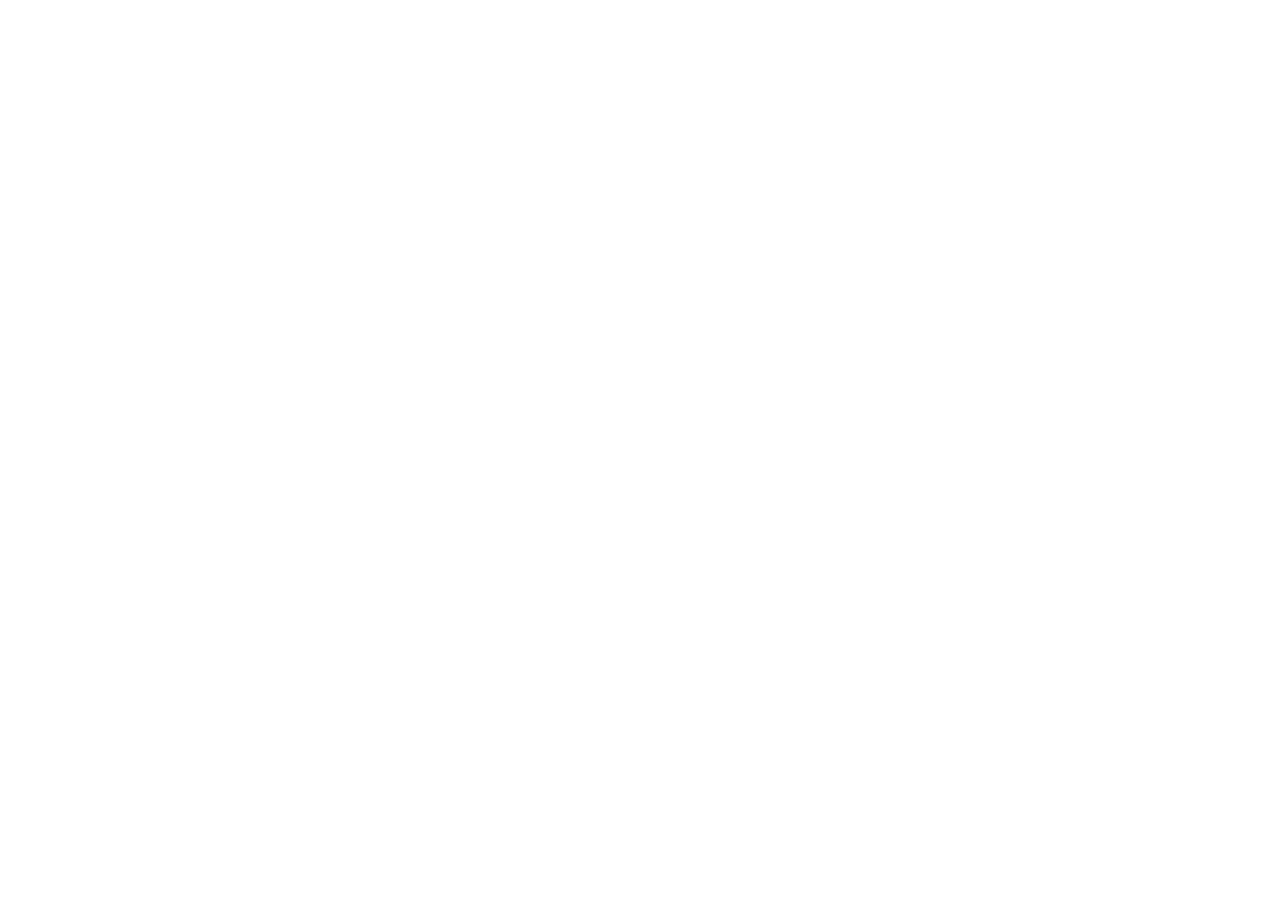
==== index.html @ 6c6bf06e "feat: Initialize Claude Co-work Mastery app Sets up the project structure, including necessary depen" ====
<!doctype html>
<html lang="en">
  <head>
    <meta charset="UTF-8" />
    <meta name="viewport" content="width=device-width, initial-scale=1.0" />
    <title>Claude Co-work Mastery — Nhân viên AI 24/7 của bạn</title>
    <link href="https://fonts.googleapis.com/css2?family=Syne:wght@400;600;700;800&family=Instrument+Serif:ital@0;1&family=Syne+Mono&display=swap" rel="stylesheet">
  </head>
  <body>
    <div id="root"></div>
    <script type="module" src="/src/main.tsx"></script>
  </body>
</html>
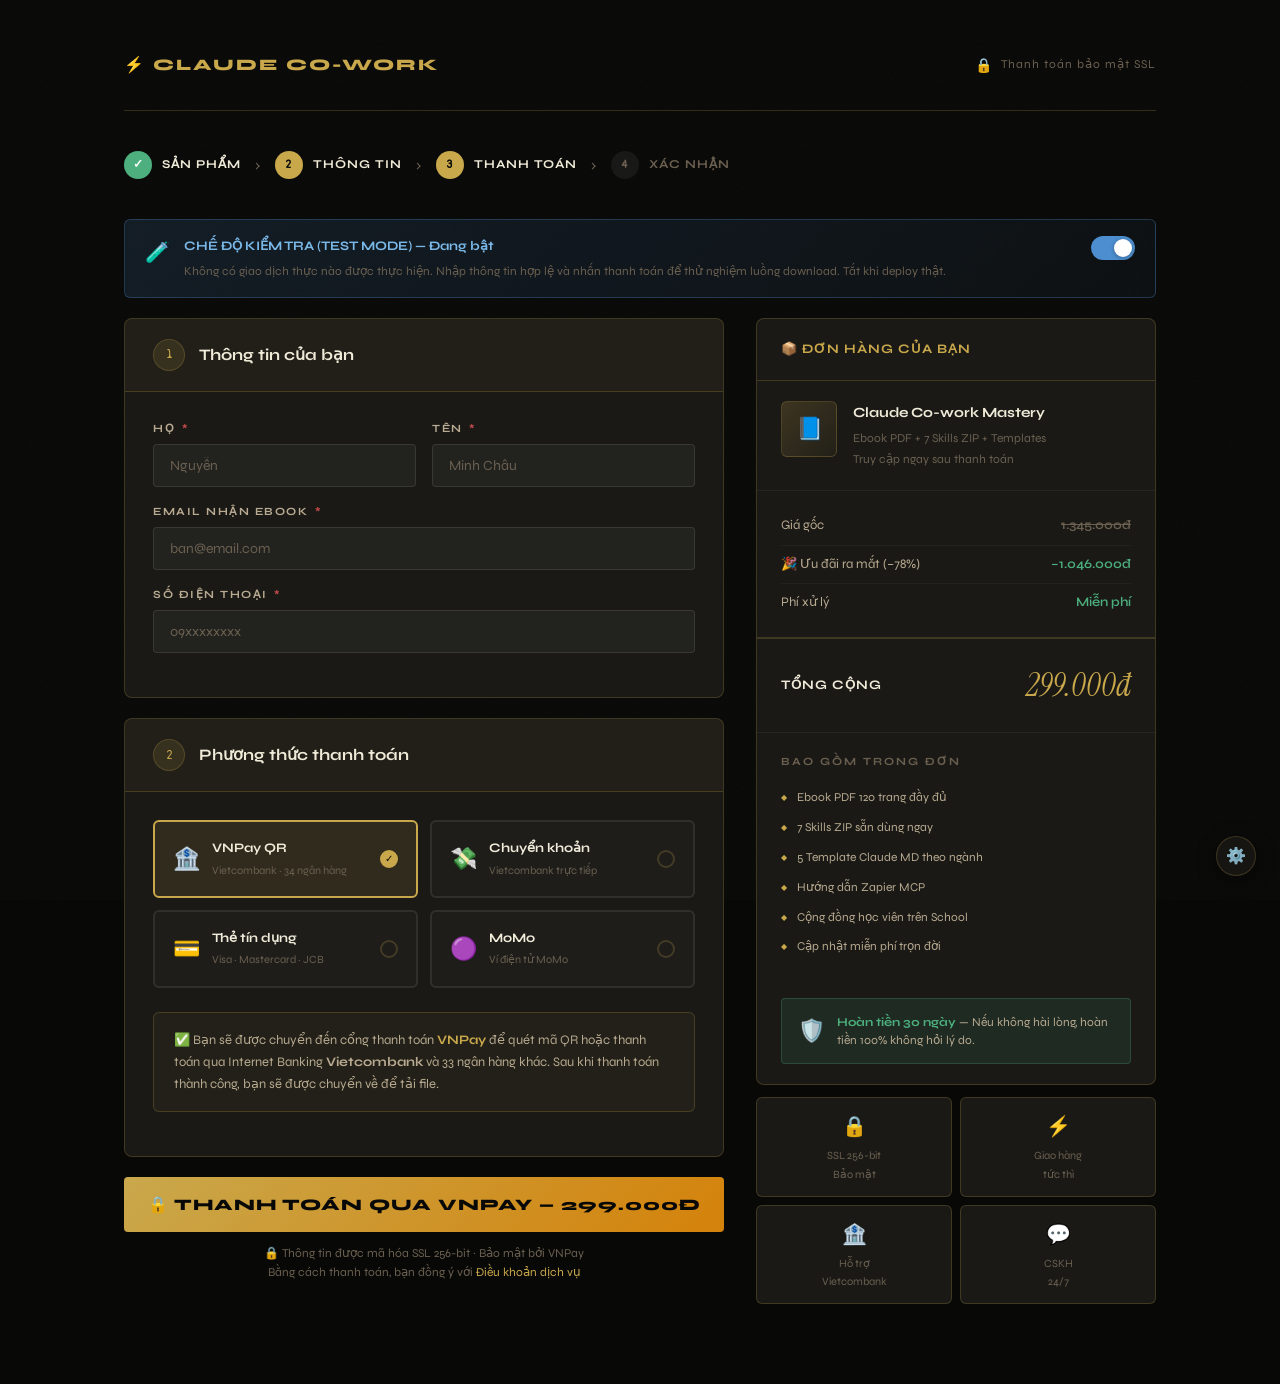
==== commit 75df86ce: "Add files via upload" ====
--- a/index.html
+++ b/index.html
@@ -1,14 +1,1404 @@
-<!doctype html>
-<html lang="en">
-  <head>
-    <meta charset="UTF-8" />
-    <meta name="viewport" content="width=device-width, initial-scale=1.0" />
-    <title>Claude Co-work Mastery — Nhân viên AI 24/7 của bạn</title>
-    <link href="https://fonts.googleapis.com/css2?family=Syne:wght@400;600;700;800&family=Instrument+Serif:ital@0;1&family=Syne+Mono&display=swap" rel="stylesheet">
-  </head>
-  <body>
-    <div id="root"></div>
-    <script type="module" src="/src/main.tsx"></script>
-  </body>
+<!DOCTYPE html>
+<html lang="vi">
+<head>
+<meta charset="UTF-8">
+<meta name="viewport" content="width=device-width, initial-scale=1.0">
+<title>Thanh toán — Claude Co-work Mastery</title>
+<link href="https://fonts.googleapis.com/css2?family=Syne:wght@400;600;700;800&family=Instrument+Serif:ital@0;1&family=Syne+Mono&display=swap" rel="stylesheet">
+<style>
+/* ═══════════════════════════════════════════
+   BIẾN MÀU & RESET
+═══════════════════════════════════════════ */
+:root {
+  --black:  #080807;
+  --black2: #0f0e0c;
+  --black3: #161512;
+  --card:   #1a1916;
+  --gold:   #c9a84c;
+  --gold2:  #e8c66a;
+  --gold-dim:    rgba(201,168,76,0.12);
+  --gold-border: rgba(201,168,76,0.22);
+  --amber:  #d4820a;
+  --red:    #c94c4c;
+  --green:  #4caf7d;
+  --green2: rgba(76,175,125,0.12);
+  --blue:   #4c8ecf;
+  --white:  #f0ead8;
+  --white2: #b8aa90;
+  --white3: #6b6050;
+}
+*, *::before, *::after { margin:0; padding:0; box-sizing:border-box; }
+html { scroll-behavior:smooth; }
+body {
+  background: var(--black);
+  color: var(--white);
+  font-family: 'Syne', sans-serif;
+  font-size:15px; line-height:1.65;
+  min-height:100vh;
+}
+body::after {
+  content:''; position:fixed; inset:0; pointer-events:none; z-index:0;
+  background-image: url("data:image/svg+xml,%3Csvg xmlns='http://www.w3.org/2000/svg' width='300' height='300'%3E%3Cfilter id='g'%3E%3CfeTurbulence type='fractalNoise' baseFrequency='0.75' numOctaves='4' stitchTiles='stitch'/%3E%3C/filter%3E%3Crect width='100%25' height='100%25' filter='url(%23g)' opacity='0.03'/%3E%3C/svg%3E");
+}
+
+/* ═══════════════════════════════════════════
+   LAYOUT CHÍNH
+═══════════════════════════════════════════ */
+.page-wrap {
+  max-width: 1080px;
+  margin: 0 auto;
+  padding: 32px 24px 80px;
+  position: relative; z-index:1;
+}
+
+/* HEADER */
+.site-header {
+  display:flex; align-items:center; justify-content:space-between;
+  padding:20px 0 32px;
+  border-bottom:1px solid var(--gold-border);
+  margin-bottom:40px;
+}
+.logo { font-size:16px; font-weight:800; letter-spacing:2px; color:var(--gold); text-transform:uppercase; }
+.secure-badge {
+  display:flex; align-items:center; gap:8px;
+  font-size:12px; color:var(--white3); letter-spacing:1px;
+}
+.secure-badge::before { content:'🔒'; font-size:14px; }
+
+/* BREADCRUMB */
+.breadcrumb {
+  display:flex; align-items:center; gap:0;
+  margin-bottom:40px;
+}
+.bc-step {
+  display:flex; align-items:center; gap:10px;
+  font-size:12px; font-weight:700; letter-spacing:1px; text-transform:uppercase;
+}
+.bc-num {
+  width:28px; height:28px; border-radius:50%;
+  display:flex; align-items:center; justify-content:center;
+  font-family:'Syne Mono',monospace; font-size:12px;
+}
+.bc-step.done .bc-num  { background:var(--green); color:#fff; }
+.bc-step.active .bc-num { background:var(--gold); color:var(--black); }
+.bc-step.pending .bc-num { background:rgba(255,255,255,0.06); color:var(--white3); }
+.bc-step.done .bc-label, .bc-step.active .bc-label { color:var(--white); }
+.bc-step.pending .bc-label { color:var(--white3); }
+.bc-arrow { padding:0 14px; color:var(--white3); font-size:14px; }
+
+/* MAIN GRID */
+.checkout-grid {
+  display:grid; grid-template-columns:1fr 400px; gap:32px; align-items:start;
+}
+@media(max-width:800px){
+  .checkout-grid { grid-template-columns:1fr; }
+}
+
+/* ═══ LEFT: FORM PANELS ═══ */
+.panel {
+  background:var(--card); border:1px solid var(--gold-border);
+  border-radius:8px; margin-bottom:20px; overflow:hidden;
+}
+.panel-head {
+  display:flex; align-items:center; gap:14px;
+  padding:20px 28px; border-bottom:1px solid var(--gold-border);
+  background:rgba(201,168,76,0.04);
+}
+.panel-num {
+  width:32px; height:32px; border-radius:50%;
+  background:var(--gold-dim); border:1px solid var(--gold-border);
+  display:flex; align-items:center; justify-content:center;
+  font-family:'Syne Mono',monospace; font-size:13px; color:var(--gold); flex-shrink:0;
+}
+.panel-title { font-size:16px; font-weight:700; }
+.panel-body { padding:28px; }
+
+/* FORM */
+.form-row { display:grid; grid-template-columns:1fr 1fr; gap:16px; margin-bottom:16px; }
+.form-row.full { grid-template-columns:1fr; }
+.form-group { display:flex; flex-direction:column; gap:6px; }
+.form-group label {
+  font-size:11px; font-weight:700; letter-spacing:1.5px; text-transform:uppercase;
+  color:var(--white2);
+}
+.form-group label .req { color:var(--red); margin-left:2px; }
+.form-input {
+  background:rgba(255,255,255,0.04); border:1px solid rgba(255,255,255,0.1);
+  border-radius:4px; padding:12px 16px;
+  font-family:'Syne',sans-serif; font-size:14px; color:var(--white);
+  transition:all 0.2s; outline:none;
+  width:100%;
+}
+.form-input:focus { border-color:var(--gold); background:rgba(201,168,76,0.04); box-shadow:0 0 0 3px rgba(201,168,76,0.1); }
+.form-input.error { border-color:var(--red); background:rgba(201,76,76,0.04); }
+.form-input.valid { border-color:var(--green); }
+.form-input::placeholder { color:var(--white3); }
+.field-error { font-size:12px; color:var(--red); margin-top:2px; display:none; }
+.field-error.show { display:block; }
+
+/* PAYMENT METHODS */
+.pay-methods {
+  display:grid; grid-template-columns:1fr 1fr; gap:12px; margin-bottom:24px;
+}
+.pay-method {
+  border:2px solid rgba(255,255,255,0.08); border-radius:6px;
+  padding:16px 18px; cursor:pointer;
+  display:flex; align-items:center; gap:12px;
+  transition:all 0.2s; position:relative;
+  background:rgba(255,255,255,0.02);
+}
+.pay-method:hover { border-color:var(--gold-border); }
+.pay-method.selected { border-color:var(--gold); background:var(--gold-dim); }
+.pay-method input[type=radio] { display:none; }
+.pay-logo { font-size:22px; flex-shrink:0; }
+.pay-info { flex:1; }
+.pay-name { font-size:13px; font-weight:700; }
+.pay-sub  { font-size:11px; color:var(--white3); margin-top:2px; }
+.pay-check {
+  width:18px; height:18px; border-radius:50%;
+  border:2px solid var(--gold-border);
+  display:flex; align-items:center; justify-content:center;
+  font-size:10px; flex-shrink:0; transition:all 0.2s;
+}
+.pay-method.selected .pay-check { background:var(--gold); border-color:var(--gold); color:var(--black); }
+
+/* CARD FIELDS */
+.card-fields { display:none; }
+.card-fields.show { display:block; }
+.card-num-wrap { position:relative; }
+.card-num-icons {
+  position:absolute; right:12px; top:50%; transform:translateY(-50%);
+  display:flex; gap:4px; font-size:18px;
+}
+
+/* QR SECTION */
+.qr-section { display:none; }
+.qr-section.show {
+  display:flex; align-items:flex-start; gap:24px;
+  background:rgba(255,255,255,0.02); border:1px solid var(--gold-border);
+  border-radius:6px; padding:24px; margin-top:8px;
+}
+.qr-box {
+  width:160px; height:160px; flex-shrink:0;
+  background:#fff; border-radius:8px; padding:8px;
+  display:flex; align-items:center; justify-content:center;
+  position:relative;
+}
+.qr-box svg { width:100%; height:100%; }
+.qr-info h4 { font-size:15px; font-weight:700; color:var(--gold); margin-bottom:8px; }
+.qr-info p  { font-size:13px; color:var(--white2); line-height:1.7; margin-bottom:6px; }
+.qr-amount {
+  font-family:'Instrument Serif',serif;
+  font-size:28px; font-style:italic; color:var(--gold); display:block; margin:8px 0;
+}
+.qr-note { font-size:12px; color:var(--white3); padding:8px 12px; background:rgba(201,168,76,0.06); border-radius:4px; }
+
+/* TEST MODE BANNER */
+.test-mode-banner {
+  background:linear-gradient(135deg,rgba(76,142,207,0.15),rgba(76,142,207,0.05));
+  border:1px solid rgba(76,142,207,0.3); border-radius:6px;
+  padding:16px 20px; margin-bottom:20px;
+  display:flex; align-items:flex-start; gap:14px;
+}
+.test-icon { font-size:20px; flex-shrink:0; }
+.test-text strong { font-size:13px; color:#7ab8e8; display:block; margin-bottom:4px; }
+.test-text p { font-size:12px; color:var(--white3); line-height:1.6; }
+.test-toggle-wrap {
+  margin-left:auto; flex-shrink:0;
+}
+.test-toggle {
+  position:relative; width:44px; height:24px; cursor:pointer;
+}
+.test-toggle input { display:none; }
+.toggle-track {
+  position:absolute; inset:0; border-radius:12px;
+  background:rgba(255,255,255,0.1); transition:background 0.3s;
+}
+.test-toggle input:checked + .toggle-track { background:var(--blue); }
+.toggle-thumb {
+  position:absolute; top:3px; left:3px;
+  width:18px; height:18px; border-radius:50%;
+  background:#fff; transition:transform 0.3s;
+  box-shadow:0 1px 4px rgba(0,0,0,0.3);
+}
+.test-toggle input:checked ~ .toggle-thumb { transform:translateX(20px); }
+
+/* SUBMIT BUTTON */
+.submit-btn {
+  width:100%; padding:18px;
+  background:linear-gradient(135deg,var(--gold),var(--amber));
+  color:var(--black); border:none; border-radius:4px;
+  font-family:'Syne',sans-serif; font-size:16px; font-weight:800;
+  letter-spacing:1px; text-transform:uppercase;
+  cursor:pointer; transition:all 0.3s;
+  position:relative; overflow:hidden;
+  display:flex; align-items:center; justify-content:center; gap:10px;
+  margin-top:8px;
+}
+.submit-btn:hover { transform:translateY(-2px); box-shadow:0 8px 30px rgba(201,168,76,0.3); }
+.submit-btn:disabled { opacity:0.5; cursor:not-allowed; transform:none; }
+.submit-btn .btn-spinner {
+  width:18px; height:18px; border:2px solid rgba(0,0,0,0.3);
+  border-top-color:var(--black); border-radius:50%;
+  animation:spin 0.7s linear infinite; display:none;
+}
+.submit-btn.loading .btn-text { display:none; }
+.submit-btn.loading .btn-spinner { display:block; }
+@keyframes spin { to{transform:rotate(360deg)} }
+
+.pay-disclaimer {
+  text-align:center; font-size:12px; color:var(--white3);
+  margin-top:12px; line-height:1.6;
+}
+
+/* ═══ RIGHT: ORDER SUMMARY ═══ */
+.order-summary { position:sticky; top:24px; }
+.summary-box {
+  background:var(--card); border:1px solid var(--gold-border);
+  border-radius:8px; overflow:hidden;
+}
+.summary-head {
+  padding:20px 24px; border-bottom:1px solid var(--gold-border);
+  font-size:13px; font-weight:700; letter-spacing:1px; text-transform:uppercase;
+  color:var(--gold);
+}
+.product-row {
+  display:flex; gap:16px; align-items:flex-start;
+  padding:20px 24px; border-bottom:1px solid rgba(255,255,255,0.05);
+}
+.product-thumb {
+  width:56px; height:56px; border-radius:6px; flex-shrink:0;
+  background:linear-gradient(135deg,rgba(201,168,76,0.2),rgba(201,168,76,0.05));
+  border:1px solid var(--gold-border);
+  display:flex; align-items:center; justify-content:center; font-size:22px;
+}
+.product-info .p-name { font-size:14px; font-weight:700; margin-bottom:4px; }
+.product-info .p-desc { font-size:12px; color:var(--white3); }
+.product-info .p-qty  { font-size:12px; color:var(--white3); margin-top:2px; }
+
+.summary-lines { padding:16px 24px; }
+.s-line {
+  display:flex; justify-content:space-between; align-items:center;
+  padding:8px 0; font-size:13px; border-bottom:1px solid rgba(255,255,255,0.04);
+}
+.s-line:last-child { border:none; }
+.s-line .s-label { color:var(--white2); }
+.s-line .s-val   { font-weight:600; }
+.s-line.strike .s-val { text-decoration:line-through; color:var(--white3); }
+.s-line.discount .s-val { color:var(--green); }
+.total-line {
+  display:flex; justify-content:space-between; align-items:center;
+  padding:20px 24px; border-top:2px solid var(--gold-border);
+  margin:0;
+}
+.total-label { font-size:13px; font-weight:700; text-transform:uppercase; letter-spacing:1px; }
+.total-val {
+  font-family:'Instrument Serif',serif;
+  font-size:32px; font-style:italic; color:var(--gold);
+}
+
+.includes-box { padding:20px 24px; border-top:1px solid rgba(255,255,255,0.05); }
+.includes-title {
+  font-size:11px; font-weight:700; letter-spacing:2px; text-transform:uppercase;
+  color:var(--white3); margin-bottom:12px;
+}
+.include-item {
+  display:flex; align-items:flex-start; gap:10px;
+  font-size:12px; color:var(--white2); padding:5px 0;
+}
+.include-item::before { content:'◆'; color:var(--gold); font-size:8px; flex-shrink:0; margin-top:3px; }
+
+.guarantee-mini {
+  margin:16px 24px 20px; padding:14px 16px;
+  background:var(--green2); border:1px solid rgba(76,175,125,0.25);
+  border-radius:4px; display:flex; align-items:center; gap:12px;
+}
+.guarantee-mini span { font-size:22px; flex-shrink:0; }
+.guarantee-mini p { font-size:12px; color:var(--white2); line-height:1.5; }
+.guarantee-mini strong { color:var(--green); }
+
+/* ═══ SUCCESS MODAL ═══ */
+.modal-overlay {
+  position:fixed; inset:0; z-index:1000;
+  background:rgba(0,0,0,0.85); backdrop-filter:blur(8px);
+  display:flex; align-items:center; justify-content:center;
+  padding:24px; opacity:0; pointer-events:none;
+  transition:opacity 0.4s;
+}
+.modal-overlay.show { opacity:1; pointer-events:all; }
+.modal {
+  background:var(--card); border:1px solid var(--gold);
+  border-radius:12px; padding:56px 48px;
+  max-width:540px; width:100%; text-align:center;
+  transform:translateY(24px) scale(0.97); transition:transform 0.4s;
+  position:relative;
+}
+.modal-overlay.show .modal { transform:none; }
+.modal-icon { font-size:72px; margin-bottom:24px; animation:popIn 0.5s 0.2s both; display:block; }
+@keyframes popIn {
+  0%{transform:scale(0)} 70%{transform:scale(1.15)} 100%{transform:scale(1)}
+}
+.modal-title {
+  font-family:'Instrument Serif',serif;
+  font-size:36px; font-style:italic; color:var(--gold);
+  margin-bottom:12px; line-height:1.2;
+}
+.modal-sub { font-size:15px; color:var(--white2); line-height:1.7; margin-bottom:32px; }
+.modal-order-id {
+  font-family:'Syne Mono',monospace; font-size:12px;
+  color:var(--white3); background:rgba(255,255,255,0.04);
+  padding:8px 16px; border-radius:4px; display:inline-block;
+  margin-bottom:32px;
+}
+
+.download-btn {
+  display:inline-flex; align-items:center; gap:12px;
+  background:linear-gradient(135deg,var(--gold),var(--amber));
+  color:var(--black); text-decoration:none;
+  padding:18px 48px; border-radius:4px;
+  font-family:'Syne',sans-serif; font-size:15px; font-weight:800;
+  letter-spacing:1px; text-transform:uppercase;
+  transition:all 0.3s; cursor:pointer; border:none;
+  width:100%; justify-content:center; margin-bottom:12px;
+}
+.download-btn:hover { transform:translateY(-2px); box-shadow:0 8px 30px rgba(201,168,76,0.3); }
+
+.email-notice {
+  font-size:12px; color:var(--white3); margin-top:16px; line-height:1.6;
+}
+.email-notice strong { color:var(--white2); }
+
+.modal-security {
+  display:flex; gap:20px; justify-content:center; flex-wrap:wrap;
+  margin-top:24px; padding-top:20px; border-top:1px solid rgba(255,255,255,0.06);
+}
+.modal-security span { font-size:11px; color:var(--white3); }
+
+/* CONFIG PANEL (admin-only) */
+.config-panel {
+  position:fixed; bottom:24px; right:24px; z-index:500;
+}
+.config-toggle {
+  width:40px; height:40px; border-radius:50%;
+  background:var(--black3); border:1px solid var(--gold-border);
+  display:flex; align-items:center; justify-content:center;
+  cursor:pointer; font-size:16px; transition:all 0.2s;
+  box-shadow:0 4px 20px rgba(0,0,0,0.4);
+}
+.config-toggle:hover { border-color:var(--gold); }
+.config-box {
+  position:absolute; bottom:52px; right:0;
+  width:340px; background:var(--black2);
+  border:1px solid var(--gold-border); border-radius:8px;
+  padding:24px; display:none; box-shadow:0 20px 60px rgba(0,0,0,0.6);
+}
+.config-box.open { display:block; }
+.config-title {
+  font-size:12px; font-weight:700; letter-spacing:2px; text-transform:uppercase;
+  color:var(--gold); margin-bottom:16px;
+  display:flex; align-items:center; gap:8px;
+}
+.config-title::before { content:'⚙️'; }
+.config-group { margin-bottom:14px; }
+.config-group label {
+  font-size:11px; color:var(--white3); letter-spacing:1px; display:block; margin-bottom:5px;
+}
+.config-input {
+  width:100%; background:rgba(255,255,255,0.04);
+  border:1px solid rgba(255,255,255,0.1); border-radius:4px;
+  padding:9px 12px; font-family:'Syne Mono',monospace;
+  font-size:12px; color:var(--white); outline:none;
+  transition:border 0.2s;
+}
+.config-input:focus { border-color:var(--gold); }
+.config-save {
+  width:100%; padding:10px; border-radius:4px;
+  background:var(--gold-dim); border:1px solid var(--gold-border);
+  color:var(--gold); font-family:'Syne',sans-serif;
+  font-size:12px; font-weight:700; letter-spacing:1px; text-transform:uppercase;
+  cursor:pointer; transition:all 0.2s; margin-top:4px;
+}
+.config-save:hover { background:var(--gold-dim); border-color:var(--gold); }
+.config-status {
+  font-size:11px; text-align:center; margin-top:8px;
+  color:var(--green); display:none;
+}
+.config-status.show { display:block; }
+.config-note {
+  font-size:11px; color:var(--white3); line-height:1.6;
+  padding:10px 12px; background:rgba(255,255,255,0.02);
+  border-radius:4px; margin-top:12px; border-left:2px solid var(--gold-border);
+}
+
+/* LOADING OVERLAY */
+.pay-loading {
+  position:fixed; inset:0; z-index:900;
+  background:rgba(8,8,7,0.95); display:none;
+  flex-direction:column; align-items:center; justify-content:center; gap:20px;
+}
+.pay-loading.show { display:flex; }
+.pay-spinner {
+  width:56px; height:56px; border:3px solid rgba(201,168,76,0.2);
+  border-top-color:var(--gold); border-radius:50%;
+  animation:spin 0.8s linear infinite;
+}
+.pay-loading-text { font-size:15px; color:var(--white2); }
+.pay-loading-sub  { font-size:12px; color:var(--white3); }
+
+/* VNPAY REDIRECT INFO */
+.redirect-info {
+  background:rgba(76,142,207,0.08); border:1px solid rgba(76,142,207,0.2);
+  border-radius:6px; padding:16px 20px; margin-top:16px; display:none;
+}
+.redirect-info.show { display:block; }
+.redirect-info p { font-size:13px; color:var(--white2); line-height:1.65; }
+.redirect-info strong { color:#7ab8e8; }
+
+/* UTILS */
+.mt8{margin-top:8px} .mt16{margin-top:16px} .mt24{margin-top:24px}
+.flex-center{display:flex;align-items:center;gap:8px}
+.text-gold{color:var(--gold)}
+.text-small{font-size:12px;color:var(--white3)}
+</style>
+</head>
+<body>
+
+<!-- LOADING OVERLAY -->
+<div class="pay-loading" id="payLoading">
+  <div class="pay-spinner"></div>
+  <div class="pay-loading-text" id="loadingText">Đang xử lý thanh toán...</div>
+  <div class="pay-loading-sub" id="loadingSubText">Vui lòng không tắt trang này</div>
+</div>
+
+<!-- SUCCESS MODAL -->
+<div class="modal-overlay" id="successModal">
+  <div class="modal">
+    <span class="modal-icon">🎉</span>
+    <h2 class="modal-title">Thanh toán thành công!</h2>
+    <p class="modal-sub">Cảm ơn bạn đã tin tưởng. Ebook <strong>Claude Co-work Mastery</strong> đã sẵn sàng để tải về.</p>
+    <div class="modal-order-id" id="modalOrderId">Mã đơn: #CCW-000000</div>
+
+    <a class="download-btn" id="downloadBtn" href="#" download>
+      ⬇️ &nbsp; Tải Ebook PDF ngay
+    </a>
+    <button class="download-btn" id="downloadBonusBtn" style="background:rgba(201,168,76,0.1);border:1px solid var(--gold-border);color:var(--gold);margin-bottom:0">
+      🧩 &nbsp; Tải 7 Skills (ZIP)
+    </button>
+
+    <p class="email-notice">
+      📧 Chúng tôi đã gửi link tải về email <strong id="modalEmail">bạn@email.com</strong><br>
+      Link có hiệu lực trong <strong>72 giờ</strong> và có thể tải tối đa <strong>5 lần</strong>.
+    </p>
+
+    <div class="modal-security">
+      <span>🔒 Giao dịch an toàn</span>
+      <span>📱 Truy cập trọn đời</span>
+      <span>♾ Cập nhật miễn phí</span>
+    </div>
+  </div>
+</div>
+
+<!-- MAIN PAGE -->
+<div class="page-wrap">
+
+  <!-- HEADER -->
+  <header class="site-header">
+    <div class="logo">⚡ Claude Co-work</div>
+    <div class="secure-badge">Thanh toán bảo mật SSL</div>
+  </header>
+
+  <!-- BREADCRUMB -->
+  <div class="breadcrumb">
+    <div class="bc-step done">
+      <div class="bc-num">✓</div>
+      <div class="bc-label">Sản phẩm</div>
+    </div>
+    <div class="bc-arrow">›</div>
+    <div class="bc-step active">
+      <div class="bc-num">2</div>
+      <div class="bc-label">Thông tin</div>
+    </div>
+    <div class="bc-arrow">›</div>
+    <div class="bc-step active">
+      <div class="bc-num">3</div>
+      <div class="bc-label">Thanh toán</div>
+    </div>
+    <div class="bc-arrow">›</div>
+    <div class="bc-step pending" id="bc-confirm">
+      <div class="bc-num">4</div>
+      <div class="bc-label">Xác nhận</div>
+    </div>
+  </div>
+
+  <!-- TEST MODE BANNER -->
+  <div class="test-mode-banner" id="testBanner">
+    <div class="test-icon">🧪</div>
+    <div class="test-text">
+      <strong>CHẾ ĐỘ KIỂM TRA (TEST MODE) — Đang bật</strong>
+      <p>Không có giao dịch thực nào được thực hiện. Nhập thông tin hợp lệ và nhấn thanh toán để thử nghiệm luồng download. Tắt khi deploy thật.</p>
+    </div>
+    <label class="test-toggle test-toggle-wrap" title="Bật/tắt Test Mode">
+      <input type="checkbox" id="testModeSwitch" checked onchange="toggleTestMode(this.checked)">
+      <div class="toggle-track"></div>
+      <div class="toggle-thumb"></div>
+    </label>
+  </div>
+
+  <!-- MAIN GRID -->
+  <div class="checkout-grid">
+
+    <!-- ══ LEFT COLUMN ══ -->
+    <div class="left-col">
+
+      <!-- PANEL 1: THÔNG TIN CÁ NHÂN -->
+      <div class="panel">
+        <div class="panel-head">
+          <div class="panel-num">1</div>
+          <div class="panel-title">Thông tin của bạn</div>
+        </div>
+        <div class="panel-body">
+          <div class="form-row">
+            <div class="form-group">
+              <label>Họ <span class="req">*</span></label>
+              <input class="form-input" id="firstName" type="text" placeholder="Nguyễn" autocomplete="given-name">
+              <span class="field-error" id="err-firstName">Vui lòng nhập họ</span>
+            </div>
+            <div class="form-group">
+              <label>Tên <span class="req">*</span></label>
+              <input class="form-input" id="lastName" type="text" placeholder="Minh Châu" autocomplete="family-name">
+              <span class="field-error" id="err-lastName">Vui lòng nhập tên</span>
+            </div>
+          </div>
+          <div class="form-row full">
+            <div class="form-group">
+              <label>Email nhận Ebook <span class="req">*</span></label>
+              <input class="form-input" id="email" type="email" placeholder="ban@email.com" autocomplete="email">
+              <span class="field-error" id="err-email">Email không hợp lệ</span>
+            </div>
+          </div>
+          <div class="form-row full">
+            <div class="form-group">
+              <label>Số điện thoại <span class="req">*</span></label>
+              <input class="form-input" id="phone" type="tel" placeholder="09xxxxxxxx" autocomplete="tel">
+              <span class="field-error" id="err-phone">Số điện thoại không hợp lệ</span>
+            </div>
+          </div>
+        </div>
+      </div>
+
+      <!-- PANEL 2: PHƯƠNG THỨC THANH TOÁN -->
+      <div class="panel">
+        <div class="panel-head">
+          <div class="panel-num">2</div>
+          <div class="panel-title">Phương thức thanh toán</div>
+        </div>
+        <div class="panel-body">
+
+          <div class="pay-methods">
+            <!-- VNPay QR -->
+            <label class="pay-method selected" id="method-vnpay" onclick="selectMethod('vnpay')">
+              <input type="radio" name="paymethod" value="vnpay" checked>
+              <div class="pay-logo">🏦</div>
+              <div class="pay-info">
+                <div class="pay-name">VNPay QR</div>
+                <div class="pay-sub">Vietcombank · 34 ngân hàng</div>
+              </div>
+              <div class="pay-check">✓</div>
+            </label>
+
+            <!-- Chuyển khoản trực tiếp -->
+            <label class="pay-method" id="method-transfer" onclick="selectMethod('transfer')">
+              <input type="radio" name="paymethod" value="transfer">
+              <div class="pay-logo">💸</div>
+              <div class="pay-info">
+                <div class="pay-name">Chuyển khoản</div>
+                <div class="pay-sub">Vietcombank trực tiếp</div>
+              </div>
+              <div class="pay-check"></div>
+            </label>
+
+            <!-- Thẻ quốc tế -->
+            <label class="pay-method" id="method-card" onclick="selectMethod('card')">
+              <input type="radio" name="paymethod" value="card">
+              <div class="pay-logo">💳</div>
+              <div class="pay-info">
+                <div class="pay-name">Thẻ tín dụng</div>
+                <div class="pay-sub">Visa · Mastercard · JCB</div>
+              </div>
+              <div class="pay-check"></div>
+            </label>
+
+            <!-- Momo -->
+            <label class="pay-method" id="method-momo" onclick="selectMethod('momo')">
+              <input type="radio" name="paymethod" value="momo">
+              <div class="pay-logo">🟣</div>
+              <div class="pay-info">
+                <div class="pay-name">MoMo</div>
+                <div class="pay-sub">Ví điện tử MoMo</div>
+              </div>
+              <div class="pay-check"></div>
+            </label>
+          </div>
+
+          <!-- VNPAY INFO -->
+          <div id="vnpay-info">
+            <div style="background:rgba(201,168,76,0.05);border:1px solid var(--gold-border);border-radius:6px;padding:16px 20px;margin-bottom:16px">
+              <p style="font-size:13px;color:var(--white2);line-height:1.7">
+                ✅ Bạn sẽ được chuyển đến cổng thanh toán <strong style="color:var(--gold)">VNPay</strong> để quét mã QR hoặc thanh toán qua Internet Banking <strong>Vietcombank</strong> và 33 ngân hàng khác. Sau khi thanh toán thành công, bạn sẽ được chuyển về để tải file.
+              </p>
+            </div>
+            <div class="redirect-info" id="vnpayRedirectInfo">
+              <p>⏳ Đang tạo đơn hàng và chuyển đến VNPay... <strong>Vui lòng không tắt trang</strong></p>
+            </div>
+          </div>
+
+          <!-- TRANSFER QR -->
+          <div class="qr-section" id="transfer-section">
+            <div class="qr-box" id="qrCodeBox">
+              <!-- QR SVG will be generated here -->
+              <svg viewBox="0 0 100 100" xmlns="http://www.w3.org/2000/svg">
+                <rect width="100" height="100" fill="white"/>
+                <!-- QR pattern (simplified visual) -->
+                <g fill="#000">
+                  <!-- Top-left finder -->
+                  <rect x="5" y="5" width="25" height="25"/>
+                  <rect x="9" y="9" width="17" height="17" fill="white"/>
+                  <rect x="13" y="13" width="9" height="9"/>
+                  <!-- Top-right finder -->
+                  <rect x="70" y="5" width="25" height="25"/>
+                  <rect x="74" y="9" width="17" height="17" fill="white"/>
+                  <rect x="78" y="13" width="9" height="9"/>
+                  <!-- Bottom-left finder -->
+                  <rect x="5" y="70" width="25" height="25"/>
+                  <rect x="9" y="74" width="17" height="17" fill="white"/>
+                  <rect x="13" y="78" width="9" height="9"/>
+                  <!-- Data dots -->
+                  <rect x="35" y="5"  width="4" height="4"/>
+                  <rect x="43" y="5"  width="4" height="4"/>
+                  <rect x="51" y="5"  width="4" height="4"/>
+                  <rect x="59" y="5"  width="4" height="4"/>
+                  <rect x="35" y="13" width="4" height="4"/>
+                  <rect x="51" y="13" width="4" height="4"/>
+                  <rect x="35" y="21" width="4" height="4"/>
+                  <rect x="43" y="21" width="4" height="4"/>
+                  <rect x="59" y="21" width="4" height="4"/>
+                  <rect x="35" y="35" width="4" height="4"/>
+                  <rect x="43" y="35" width="4" height="4"/>
+                  <rect x="51" y="35" width="4" height="4"/>
+                  <rect x="35" y="43" width="4" height="4"/>
+                  <rect x="59" y="43" width="4" height="4"/>
+                  <rect x="5"  y="35" width="4" height="4"/>
+                  <rect x="13" y="35" width="4" height="4"/>
+                  <rect x="21" y="35" width="4" height="4"/>
+                  <rect x="21" y="43" width="4" height="4"/>
+                  <rect x="5"  y="51" width="4" height="4"/>
+                  <rect x="13" y="51" width="4" height="4"/>
+                  <rect x="5"  y="59" width="4" height="4"/>
+                  <rect x="21" y="59" width="4" height="4"/>
+                  <rect x="35" y="51" width="4" height="4"/>
+                  <rect x="43" y="51" width="4" height="4"/>
+                  <rect x="51" y="51" width="4" height="4"/>
+                  <rect x="59" y="51" width="4" height="4"/>
+                  <rect x="67" y="51" width="4" height="4"/>
+                  <rect x="35" y="59" width="4" height="4"/>
+                  <rect x="51" y="59" width="4" height="4"/>
+                  <rect x="67" y="59" width="4" height="4"/>
+                  <rect x="75" y="35" width="4" height="4"/>
+                  <rect x="83" y="35" width="4" height="4"/>
+                  <rect x="91" y="35" width="4" height="4"/>
+                  <rect x="75" y="43" width="4" height="4"/>
+                  <rect x="91" y="43" width="4" height="4"/>
+                  <rect x="67" y="35" width="4" height="4"/>
+                  <rect x="43" y="67" width="4" height="4"/>
+                  <rect x="51" y="67" width="4" height="4"/>
+                  <rect x="59" y="67" width="4" height="4"/>
+                  <rect x="67" y="67" width="4" height="4"/>
+                  <rect x="75" y="67" width="4" height="4"/>
+                  <rect x="83" y="67" width="4" height="4"/>
+                  <rect x="91" y="67" width="4" height="4"/>
+                  <rect x="43" y="75" width="4" height="4"/>
+                  <rect x="59" y="75" width="4" height="4"/>
+                  <rect x="75" y="75" width="4" height="4"/>
+                  <rect x="83" y="75" width="4" height="4"/>
+                  <rect x="43" y="83" width="4" height="4"/>
+                  <rect x="51" y="83" width="4" height="4"/>
+                  <rect x="67" y="83" width="4" height="4"/>
+                  <rect x="83" y="83" width="4" height="4"/>
+                  <rect x="91" y="83" width="4" height="4"/>
+                  <rect x="43" y="91" width="4" height="4"/>
+                  <rect x="59" y="91" width="4" height="4"/>
+                  <rect x="67" y="91" width="4" height="4"/>
+                  <rect x="75" y="91" width="4" height="4"/>
+                  <rect x="91" y="91" width="4" height="4"/>
+                </g>
+                <!-- Logo center -->
+                <rect x="42" y="42" width="16" height="16" rx="2" fill="#c9a84c"/>
+                <text x="50" y="53" text-anchor="middle" fill="#000" font-size="8" font-weight="bold">VCB</text>
+              </svg>
+            </div>
+            <div class="qr-info">
+              <h4>Quét mã QR để chuyển khoản</h4>
+              <p><strong style="color:var(--white)">Ngân hàng:</strong> Vietcombank</p>
+              <p><strong style="color:var(--white)">STK:</strong> <span id="bankAccount" style="font-family:'Syne Mono',monospace;color:var(--gold)">0123456789</span></p>
+              <p><strong style="color:var(--white)">Chủ TK:</strong> <span id="bankName">CÔNG TY TNHH XYZ</span></p>
+              <span class="qr-amount">299.000đ</span>
+              <div class="qr-note">📝 Nội dung CK: <strong id="transferContent">CCW-<span id="txCode">000000</span></strong> — Nhập đúng để kích hoạt tự động</div>
+            </div>
+          </div>
+
+          <!-- CARD FIELDS -->
+          <div class="card-fields" id="card-fields">
+            <div class="form-row full mt8">
+              <div class="form-group">
+                <label>Số thẻ <span class="req">*</span></label>
+                <div class="card-num-wrap">
+                  <input class="form-input" id="cardNumber" type="text" placeholder="0000 0000 0000 0000" maxlength="19" oninput="formatCardNum(this)">
+                  <div class="card-num-icons" id="cardIcons">💳</div>
+                </div>
+                <span class="field-error" id="err-cardNumber">Số thẻ không hợp lệ</span>
+              </div>
+            </div>
+            <div class="form-row">
+              <div class="form-group">
+                <label>Ngày hết hạn <span class="req">*</span></label>
+                <input class="form-input" id="cardExpiry" type="text" placeholder="MM/YY" maxlength="5" oninput="formatExpiry(this)">
+                <span class="field-error" id="err-cardExpiry">Ngày hết hạn không hợp lệ</span>
+              </div>
+              <div class="form-group">
+                <label>CVV <span class="req">*</span></label>
+                <input class="form-input" id="cardCvv" type="password" placeholder="•••" maxlength="4">
+                <span class="field-error" id="err-cardCvv">CVV không hợp lệ</span>
+              </div>
+            </div>
+            <div class="form-row full">
+              <div class="form-group">
+                <label>Tên chủ thẻ <span class="req">*</span></label>
+                <input class="form-input" id="cardName" type="text" placeholder="NGUYEN MINH CHAU" style="text-transform:uppercase">
+                <span class="field-error" id="err-cardName">Vui lòng nhập tên chủ thẻ</span>
+              </div>
+            </div>
+          </div>
+
+          <!-- MOMO INFO -->
+          <div class="qr-section" id="momo-section" style="display:none;background:rgba(157,0,172,0.05);border-color:rgba(157,0,172,0.2)">
+            <div class="qr-box" style="background:linear-gradient(135deg,#ae2d68,#7b1f78);color:#fff;font-size:32px;border-radius:8px">🟣</div>
+            <div class="qr-info">
+              <h4 style="color:#e680c8">Thanh toán qua MoMo</h4>
+              <p>Số điện thoại MoMo: <strong id="momoPhone" style="font-family:'Syne Mono',monospace;color:#e680c8">0909000000</strong></p>
+              <span class="qr-amount" style="color:#e680c8">299.000đ</span>
+              <div class="qr-note">📝 Nội dung: <strong>CCW-<span id="txCodeMomo">000000</span></strong></div>
+            </div>
+          </div>
+
+        </div>
+      </div>
+
+      <!-- SUBMIT -->
+      <button class="submit-btn" id="submitBtn" onclick="handleSubmit()">
+        <div class="btn-spinner"></div>
+        <span class="btn-text" id="submitBtnText">🔒 &nbsp; Thanh toán 299.000đ ngay</span>
+      </button>
+      <p class="pay-disclaimer">
+        🔒 Thông tin được mã hóa SSL 256-bit · Bảo mật bởi VNPay<br>
+        Bằng cách thanh toán, bạn đồng ý với <a href="#" style="color:var(--gold);text-decoration:none">Điều khoản dịch vụ</a>
+      </p>
+
+    </div><!-- /left-col -->
+
+    <!-- ══ RIGHT COLUMN: ORDER SUMMARY ══ -->
+    <div class="order-summary">
+      <div class="summary-box">
+        <div class="summary-head">📦 Đơn hàng của bạn</div>
+
+        <div class="product-row">
+          <div class="product-thumb">📘</div>
+          <div class="product-info">
+            <div class="p-name">Claude Co-work Mastery</div>
+            <div class="p-desc">Ebook PDF + 7 Skills ZIP + Templates</div>
+            <div class="p-qty">Truy cập ngay sau thanh toán</div>
+          </div>
+        </div>
+
+        <div class="summary-lines">
+          <div class="s-line strike">
+            <span class="s-label">Giá gốc</span>
+            <span class="s-val">1.345.000đ</span>
+          </div>
+          <div class="s-line discount">
+            <span class="s-label">🎉 Ưu đãi ra mắt (–78%)</span>
+            <span class="s-val">–1.046.000đ</span>
+          </div>
+          <div class="s-line">
+            <span class="s-label">Phí xử lý</span>
+            <span class="s-val" style="color:var(--green)">Miễn phí</span>
+          </div>
+        </div>
+
+        <div class="total-line">
+          <div class="total-label">Tổng cộng</div>
+          <div class="total-val">299.000đ</div>
+        </div>
+
+        <div class="includes-box">
+          <div class="includes-title">Bao gồm trong đơn</div>
+          <div class="include-item">Ebook PDF 120 trang đầy đủ</div>
+          <div class="include-item">7 Skills ZIP sẵn dùng ngay</div>
+          <div class="include-item">5 Template Claude MD theo ngành</div>
+          <div class="include-item">Hướng dẫn Zapier MCP</div>
+          <div class="include-item">Cộng đồng học viên trên School</div>
+          <div class="include-item">Cập nhật miễn phí trọn đời</div>
+        </div>
+
+        <div class="guarantee-mini">
+          <span>🛡️</span>
+          <p><strong>Hoàn tiền 30 ngày</strong> — Nếu không hài lòng, hoàn tiền 100% không hỏi lý do.</p>
+        </div>
+      </div>
+
+      <!-- TRUST BADGES -->
+      <div style="display:grid;grid-template-columns:1fr 1fr;gap:8px;margin-top:12px">
+        <div style="background:var(--card);border:1px solid var(--gold-border);border-radius:6px;padding:12px;text-align:center">
+          <div style="font-size:20px;margin-bottom:4px">🔒</div>
+          <div style="font-size:11px;color:var(--white3)">SSL 256-bit<br>Bảo mật</div>
+        </div>
+        <div style="background:var(--card);border:1px solid var(--gold-border);border-radius:6px;padding:12px;text-align:center">
+          <div style="font-size:20px;margin-bottom:4px">⚡</div>
+          <div style="font-size:11px;color:var(--white3)">Giao hàng<br>tức thì</div>
+        </div>
+        <div style="background:var(--card);border:1px solid var(--gold-border);border-radius:6px;padding:12px;text-align:center">
+          <div style="font-size:20px;margin-bottom:4px">🏦</div>
+          <div style="font-size:11px;color:var(--white3)">Hỗ trợ<br>Vietcombank</div>
+        </div>
+        <div style="background:var(--card);border:1px solid var(--gold-border);border-radius:6px;padding:12px;text-align:center">
+          <div style="font-size:20px;margin-bottom:4px">💬</div>
+          <div style="font-size:11px;color:var(--white3)">CSKH<br>24/7</div>
+        </div>
+      </div>
+    </div><!-- /order-summary -->
+
+  </div><!-- /checkout-grid -->
+</div><!-- /page-wrap -->
+
+<!-- ═══ CONFIG PANEL (ADMIN) ═══ -->
+<div class="config-panel">
+  <div class="config-toggle" onclick="toggleConfig()" title="Cài đặt API">⚙️</div>
+  <div class="config-box" id="configBox">
+    <div class="config-title">Cài đặt Thanh toán</div>
+
+    <div class="config-group">
+      <label>VNPay TMN Code (Merchant ID)</label>
+      <input class="config-input" id="cfg-vnpayTmn" type="text" placeholder="Ví dụ: ABCD1234" value="">
+    </div>
+    <div class="config-group">
+      <label>VNPay Hash Secret</label>
+      <input class="config-input" id="cfg-vnpaySecret" type="password" placeholder="Secret key từ VNPay">
+    </div>
+    <div class="config-group">
+      <label>VNPay Return URL (sau thanh toán)</label>
+      <input class="config-input" id="cfg-returnUrl" type="text" placeholder="https://yoursite.com/payment-return">
+    </div>
+    <div style="border-top:1px solid rgba(255,255,255,0.06);margin:16px 0"></div>
+    <div class="config-group">
+      <label>STK Vietcombank (hiển thị QR chuyển khoản)</label>
+      <input class="config-input" id="cfg-bankAccount" type="text" placeholder="0123456789" value="0123456789">
+    </div>
+    <div class="config-group">
+      <label>Tên chủ tài khoản</label>
+      <input class="config-input" id="cfg-bankName" type="text" placeholder="CONG TY TNHH ABC" value="CÔNG TY TNHH XYZ">
+    </div>
+    <div class="config-group">
+      <label>SĐT MoMo</label>
+      <input class="config-input" id="cfg-momoPhone" type="text" placeholder="0909000000" value="0909000000">
+    </div>
+    <div style="border-top:1px solid rgba(255,255,255,0.06);margin:16px 0"></div>
+    <div class="config-group">
+      <label>🔗 URL file PDF Ebook (Google Drive / CDN)</label>
+      <input class="config-input" id="cfg-pdfUrl" type="text" placeholder="https://drive.google.com/uc?id=FILE_ID&export=download" value="">
+    </div>
+    <div class="config-group">
+      <label>🔗 URL file Skills ZIP</label>
+      <input class="config-input" id="cfg-zipUrl" type="text" placeholder="https://drive.google.com/uc?id=FILE_ID&export=download" value="">
+    </div>
+
+    <button class="config-save" onclick="saveConfig()">💾 Lưu cấu hình</button>
+    <div class="config-status" id="configStatus">✓ Đã lưu thành công!</div>
+
+    <div class="config-note">
+      <strong style="color:var(--white2)">📋 Hướng dẫn nhanh:</strong><br>
+      1. Đăng ký tại <strong>vnpay.vn/merchant</strong> để nhận TMN Code + Secret<br>
+      2. Upload PDF lên Google Drive → Share → Copy link → Dán vào ô PDF URL<br>
+      3. Tắt Test Mode khi sẵn sàng go-live<br>
+      4. Set Return URL = domain của bạn + <code>/payment-return</code>
+    </div>
+  </div>
+</div>
+
+<script>
+/* ═══════════════════════════════════════════════════════
+   CONFIG & STATE
+═══════════════════════════════════════════════════════ */
+let CONFIG = {
+  testMode:     true,
+  vnpayTmn:     '',
+  vnpaySecret:  '',
+  returnUrl:    window.location.href,
+  bankAccount:  '0123456789',
+  bankName:     'CÔNG TY TNHH XYZ',
+  momoPhone:    '0909000000',
+  pdfUrl:       '',  // <- điền URL PDF thật vào đây
+  zipUrl:       ''   // <- điền URL ZIP thật vào đây
+};
+
+const PRODUCT = {
+  name:     'Claude Co-work Mastery',
+  price:    299000,
+  currency: 'VND'
+};
+
+let currentMethod = 'vnpay';
+
+/* Load config từ localStorage */
+(function loadSavedConfig(){
+  const saved = localStorage.getItem('ccw_config');
+  if(saved){
+    try { CONFIG = {...CONFIG, ...JSON.parse(saved)}; } catch(e){}
+  }
+  applyConfig();
+})();
+
+function applyConfig(){
+  // Hiển thị STK và tên ngân hàng
+  const acc = CONFIG.bankAccount || '0123456789';
+  const nm  = CONFIG.bankName    || 'CÔNG TY TNHH XYZ';
+  const mo  = CONFIG.momoPhone   || '0909000000';
+  if(document.getElementById('bankAccount')) document.getElementById('bankAccount').textContent = acc;
+  if(document.getElementById('bankName'))    document.getElementById('bankName').textContent    = nm;
+  if(document.getElementById('momoPhone'))   document.getElementById('momoPhone').textContent   = mo;
+  // Sinh mã TX ngẫu nhiên
+  const tx = Math.floor(100000 + Math.random() * 900000);
+  ['txCode','txCodeMomo'].forEach(id=>{
+    const el = document.getElementById(id);
+    if(el) el.textContent = tx;
+  });
+  // Sync fields trong config panel
+  ['vnpayTmn','vnpaySecret','returnUrl','bankAccount','bankName','momoPhone','pdfUrl','zipUrl'].forEach(k=>{
+    const el = document.getElementById('cfg-'+k);
+    if(el && CONFIG[k]) el.value = CONFIG[k];
+  });
+  // Sync test mode switch
+  const sw = document.getElementById('testModeSwitch');
+  if(sw) sw.checked = CONFIG.testMode;
+  const banner = document.getElementById('testBanner');
+  if(banner) banner.style.display = CONFIG.testMode ? 'flex' : 'none';
+}
+
+function saveConfig(){
+  CONFIG.vnpayTmn    = document.getElementById('cfg-vnpayTmn').value.trim();
+  CONFIG.vnpaySecret = document.getElementById('cfg-vnpaySecret').value.trim();
+  CONFIG.returnUrl   = document.getElementById('cfg-returnUrl').value.trim();
+  CONFIG.bankAccount = document.getElementById('cfg-bankAccount').value.trim();
+  CONFIG.bankName    = document.getElementById('cfg-bankName').value.trim();
+  CONFIG.momoPhone   = document.getElementById('cfg-momoPhone').value.trim();
+  CONFIG.pdfUrl      = document.getElementById('cfg-pdfUrl').value.trim();
+  CONFIG.zipUrl      = document.getElementById('cfg-zipUrl').value.trim();
+  localStorage.setItem('ccw_config', JSON.stringify(CONFIG));
+  applyConfig();
+  const st = document.getElementById('configStatus');
+  st.classList.add('show');
+  setTimeout(()=>st.classList.remove('show'), 2500);
+}
+
+function toggleConfig(){
+  document.getElementById('configBox').classList.toggle('open');
+}
+
+function toggleTestMode(on){
+  CONFIG.testMode = on;
+  localStorage.setItem('ccw_config', JSON.stringify(CONFIG));
+  const banner = document.getElementById('testBanner');
+  if(banner) banner.style.display = on ? 'flex' : 'none';
+}
+
+/* ═══════════════════════════════════════════════════════
+   PAYMENT METHOD SELECTION
+═══════════════════════════════════════════════════════ */
+function selectMethod(method){
+  currentMethod = method;
+  // Reset tất cả
+  ['vnpay','transfer','card','momo'].forEach(m=>{
+    document.getElementById('method-'+m).classList.remove('selected');
+    document.getElementById('method-'+m).querySelector('.pay-check').textContent = '';
+  });
+  document.getElementById('method-'+method).classList.add('selected');
+  document.getElementById('method-'+method).querySelector('.pay-check').textContent = '✓';
+
+  // Ẩn tất cả content
+  document.getElementById('vnpay-info').style.display        = 'none';
+  document.getElementById('transfer-section').className      = 'qr-section';
+  document.getElementById('card-fields').className           = 'card-fields';
+  document.getElementById('momo-section').style.display      = 'none';
+
+  // Hiển thị theo method
+  if(method === 'vnpay')    document.getElementById('vnpay-info').style.display    = 'block';
+  if(method === 'transfer') document.getElementById('transfer-section').className  = 'qr-section show';
+  if(method === 'card')     document.getElementById('card-fields').className       = 'card-fields show';
+  if(method === 'momo')     document.getElementById('momo-section').style.display  = 'flex';
+
+  // Update button text
+  const labels = {
+    vnpay:    '🔒 Thanh toán qua VNPay — 299.000đ',
+    transfer: '✅ Tôi đã chuyển khoản — Xác nhận',
+    card:     '🔒 Thanh toán bằng thẻ — 299.000đ',
+    momo:     '🟣 Xác nhận đã thanh toán MoMo'
+  };
+  document.getElementById('submitBtnText').textContent = labels[method];
+}
+
+/* ═══════════════════════════════════════════════════════
+   FORM VALIDATION
+═══════════════════════════════════════════════════════ */
+function showError(id, msg){
+  const el = document.getElementById(id);
+  if(el){ el.classList.add('error'); }
+  const err = document.getElementById('err-'+id);
+  if(err){ err.textContent = msg; err.classList.add('show'); }
+  return false;
+}
+function clearError(id){
+  const el = document.getElementById(id);
+  if(el) el.classList.remove('error');
+  const err = document.getElementById('err-'+id);
+  if(err) err.classList.remove('show');
+}
+function markValid(id){
+  const el = document.getElementById(id);
+  if(el){ el.classList.remove('error'); el.classList.add('valid'); }
+}
+
+function validateInfo(){
+  let ok = true;
+  const first = document.getElementById('firstName').value.trim();
+  const last  = document.getElementById('lastName').value.trim();
+  const email = document.getElementById('email').value.trim();
+  const phone = document.getElementById('phone').value.trim();
+
+  if(!first){ showError('firstName','Vui lòng nhập họ'); ok=false; }
+  else markValid('firstName');
+
+  if(!last){ showError('lastName','Vui lòng nhập tên'); ok=false; }
+  else markValid('lastName');
+
+  const emailRx = /^[^\s@]+@[^\s@]+\.[^\s@]+$/;
+  if(!emailRx.test(email)){ showError('email','Email không hợp lệ (ví dụ: ban@gmail.com)'); ok=false; }
+  else markValid('email');
+
+  const phoneRx = /^(0|\+84)[3-9][0-9]{8}$/;
+  if(!phoneRx.test(phone.replace(/\s/g,''))){ showError('phone','SĐT không hợp lệ (ví dụ: 0901234567)'); ok=false; }
+  else markValid('phone');
+
+  return ok;
+}
+
+function validateCard(){
+  if(currentMethod !== 'card') return true;
+  let ok = true;
+  const num    = document.getElementById('cardNumber').value.replace(/\s/g,'');
+  const expiry = document.getElementById('cardExpiry').value;
+  const cvv    = document.getElementById('cardCvv').value;
+  const name   = document.getElementById('cardName').value.trim();
+
+  if(num.length < 16){ showError('cardNumber','Số thẻ phải có 16 chữ số'); ok=false; }
+  else markValid('cardNumber');
+
+  const exRx = /^(0[1-9]|1[0-2])\/([0-9]{2})$/;
+  if(!exRx.test(expiry)){ showError('cardExpiry','Định dạng MM/YY'); ok=false; }
+  else markValid('cardExpiry');
+
+  if(cvv.length < 3){ showError('cardCvv','CVV 3-4 chữ số'); ok=false; }
+  else markValid('cardCvv');
+
+  if(!name){ showError('cardName','Nhập tên như in trên thẻ'); ok=false; }
+  else markValid('cardName');
+
+  return ok;
+}
+
+/* ═══════════════════════════════════════════════════════
+   CARD NUMBER FORMATTING
+═══════════════════════════════════════════════════════ */
+function formatCardNum(input){
+  let v = input.value.replace(/\D/g,'').slice(0,16);
+  input.value = v.replace(/(.{4})/g,'$1 ').trim();
+  const icons = document.getElementById('cardIcons');
+  if(v.startsWith('4')) icons.textContent = '💙';       // Visa
+  else if(v.startsWith('5')) icons.textContent = '🟠';   // Mastercard
+  else if(v.startsWith('3')) icons.textContent = '💎';   // Amex
+  else icons.textContent = '💳';
+}
+
+function formatExpiry(input){
+  let v = input.value.replace(/\D/g,'').slice(0,4);
+  if(v.length >= 3) v = v.slice(0,2)+'/'+v.slice(2);
+  input.value = v;
+}
+
+/* ═══════════════════════════════════════════════════════
+   MAIN SUBMIT HANDLER
+═══════════════════════════════════════════════════════ */
+async function handleSubmit(){
+  // Clear old errors
+  ['firstName','lastName','email','phone','cardNumber','cardExpiry','cardCvv','cardName'].forEach(clearError);
+
+  if(!validateInfo()) return;
+  if(!validateCard()) return;
+
+  const btn = document.getElementById('submitBtn');
+  btn.classList.add('loading');
+
+  if(CONFIG.testMode){
+    await simulateTestPayment();
+  } else {
+    await processRealPayment();
+  }
+
+  btn.classList.remove('loading');
+}
+
+/* ═══════════════════════════════════════════════════════
+   TEST MODE — GIẢ LẬP THANH TOÁN
+   Nhập đầy đủ thông tin → xử lý giả → mở download
+═══════════════════════════════════════════════════════ */
+async function simulateTestPayment(){
+  const loading = document.getElementById('payLoading');
+  const loadingText = document.getElementById('loadingText');
+  const loadingSubText = document.getElementById('loadingSubText');
+  loading.classList.add('show');
+
+  const steps = [
+    ['🔐 Đang mã hóa thông tin...', 'SSL 256-bit encryption'],
+    ['📡 Kết nối đến VNPay (Test)...', 'Đang thiết lập kết nối an toàn'],
+    ['💳 Đang xử lý giao dịch...', 'Mã hóa dữ liệu thẻ/tài khoản'],
+    ['✅ Xác nhận giao dịch...', 'Đang nhận phản hồi từ ngân hàng'],
+    ['📦 Chuẩn bị tài nguyên...', 'Tạo link tải xuống an toàn'],
+  ];
+
+  for(const [txt,sub] of steps){
+    loadingText.textContent = txt;
+    loadingSubText.textContent = sub;
+    await sleep(700 + Math.random()*400);
+  }
+
+  loading.classList.remove('show');
+  onPaymentSuccess({ testMode:true });
+}
+
+/* ═══════════════════════════════════════════════════════
+   REAL PAYMENT — VNPAY INTEGRATION
+   Tài liệu: https://sandbox.vnpayment.vn/apis/docs/thanh-toan-pay/pay.html
+═══════════════════════════════════════════════════════ */
+async function processRealPayment(){
+  if(!CONFIG.vnpayTmn || !CONFIG.vnpaySecret){
+    alert('⚠️ Chưa cấu hình VNPay TMN Code và Secret Key.\nNhấp biểu tượng ⚙️ ở góc dưới phải để cài đặt.');
+    return;
+  }
+
+  const loading = document.getElementById('payLoading');
+  loading.classList.add('show');
+  document.getElementById('loadingText').textContent = '🔐 Đang tạo đơn hàng...';
+  document.getElementById('loadingSubText').textContent = 'Chuẩn bị chuyển đến VNPay';
+
+  try {
+    const orderId   = 'CCW' + Date.now();
+    const amount    = PRODUCT.price * 100; // VNPay tính theo đồng × 100
+    const orderInfo = encodeURIComponent('Thanh toan Claude Co-work Mastery');
+    const returnUrl = encodeURIComponent(CONFIG.returnUrl || window.location.href);
+    const ipAddr    = '127.0.0.1'; // Production: lấy IP thật từ server
+
+    // ────────────────────────────────────────────────────────────
+    // ⚠️  LƯU Ý QUAN TRỌNG — BẢO MẬT:
+    //
+    // Việc tạo chữ ký HMAC-SHA512 với Secret Key PHẢI được thực hiện
+    // ở phía SERVER (Node.js / PHP / Python...), KHÔNG phải ở frontend.
+    // Đoạn code dưới đây là pseudo-code minh họa luồng.
+    //
+    // Trong production, bạn cần:
+    //   1. Gọi API backend của bạn: POST /api/create-payment
+    //   2. Backend tạo URL VNPay đã ký → trả về cho frontend
+    //   3. Frontend redirect đến URL đó
+    //
+    // Ví dụ backend (Node.js): https://github.com/vnpay/vnpay-node-sdk
+    // ────────────────────────────────────────────────────────────
+
+    // GỌI BACKEND để lấy VNPay URL (bạn tự xây backend hoặc dùng Vercel/Netlify Function)
+    const backendResponse = await callBackend_CreatePayment({
+      orderId,
+      amount,
+      orderInfo: 'Thanh toan Claude Co-work Mastery',
+      returnUrl: CONFIG.returnUrl,
+      customerEmail: document.getElementById('email').value,
+      customerName:  `${document.getElementById('firstName').value} ${document.getElementById('lastName').value}`,
+      customerPhone: document.getElementById('phone').value,
+      vnpayTmn:    CONFIG.vnpayTmn,
+      // KHÔNG gửi secret lên đây nếu backend riêng — backend tự đọc từ env vars
+    });
+
+    loading.classList.remove('show');
+
+    if(backendResponse.paymentUrl){
+      // Lưu orderId để xác nhận sau khi return
+      sessionStorage.setItem('ccw_pending_order', orderId);
+      sessionStorage.setItem('ccw_customer_email', document.getElementById('email').value);
+      window.location.href = backendResponse.paymentUrl;
+    } else {
+      throw new Error(backendResponse.message || 'Không tạo được link thanh toán');
+    }
+
+  } catch(err){
+    loading.classList.remove('show');
+    showPaymentError(err.message);
+  }
+}
+
+/* ─── Gọi Backend API (thay bằng URL thật của bạn) ─── */
+async function callBackend_CreatePayment(params){
+  /*
+   * ĐÂY LÀ NƠI BẠN GỌI BACKEND CỦA MÌNH.
+   *
+   * Ví dụ với Vercel Serverless Function:
+   *   const res = await fetch('/api/create-payment', {
+   *     method: 'POST',
+   *     headers: {'Content-Type':'application/json'},
+   *     body: JSON.stringify(params)
+   *   });
+   *   return res.json();
+   *
+   * Ví dụ với Express backend:
+   *   const res = await fetch('https://api.yoursite.com/payment/create', {...});
+   *
+   * Backend cần trả về: { paymentUrl: "https://pay.vnpay.vn/vpcpay.html?..." }
+   */
+
+  // Placeholder — THAY THẾ bằng endpoint thật của bạn:
+  const BACKEND_URL = '/api/create-payment'; // <-- CẬP NHẬT URL NÀY
+
+  const res = await fetch(BACKEND_URL, {
+    method: 'POST',
+    headers: {'Content-Type':'application/json'},
+    body: JSON.stringify(params)
+  });
+
+  if(!res.ok) throw new Error(`HTTP ${res.status}: ${res.statusText}`);
+  return res.json();
+}
+
+/* ═══════════════════════════════════════════════════════
+   XỬ LÝ SAU KHI VNPAY REDIRECT VỀ
+   (Gọi khi URL có tham số vnp_ResponseCode)
+═══════════════════════════════════════════════════════ */
+function handleVNPayReturn(){
+  const params = new URLSearchParams(window.location.search);
+  const responseCode = params.get('vnp_ResponseCode');
+  const txnRef       = params.get('vnp_TxnRef');
+  const amount       = params.get('vnp_Amount');
+  const orderInfo    = params.get('vnp_OrderInfo');
+
+  if(responseCode === '00'){
+    // ✅ Thanh toán thành công
+    // Verify thêm ở backend trước khi mở download (production)
+    onPaymentSuccess({
+      orderId:   txnRef,
+      amount:    parseInt(amount)/100,
+      orderInfo: orderInfo,
+      testMode:  false
+    });
+    // Xóa params khỏi URL
+    window.history.replaceState({}, '', window.location.pathname);
+  } else if(responseCode){
+    const errorMessages = {
+      '07': 'Giao dịch bị nghi ngờ gian lận.',
+      '09': 'Thẻ/TK chưa đăng ký dịch vụ Internet Banking.',
+      '10': 'Xác thực thông tin thẻ/TK quá 3 lần.',
+      '11': 'Đã hết hạn chờ thanh toán.',
+      '12': 'Thẻ/TK bị khóa.',
+      '13': 'Sai mật khẩu OTP.',
+      '24': 'Giao dịch bị hủy.',
+      '51': 'Số dư không đủ.',
+      '65': 'Vượt hạn mức giao dịch ngày.',
+      '75': 'Ngân hàng đang bảo trì.',
+      '79': 'Sai mật khẩu thanh toán quá số lần cho phép.',
+      '99': 'Lỗi không xác định.'
+    };
+    showPaymentError(errorMessages[responseCode] || `Lỗi ${responseCode}`);
+  }
+}
+
+/* ═══════════════════════════════════════════════════════
+   PAYMENT SUCCESS — MỞ DOWNLOAD
+═══════════════════════════════════════════════════════ */
+function onPaymentSuccess(data){
+  const orderId = data.orderId || ('CCW-' + Math.floor(Math.random()*900000+100000));
+  const email   = document.getElementById('email')?.value || sessionStorage.getItem('ccw_customer_email') || 'bạn@email.com';
+
+  // Update modal
+  document.getElementById('modalOrderId').textContent = 'Mã đơn: #' + orderId;
+  document.getElementById('modalEmail').textContent   = email;
+
+  // Setup download links
+  const pdfUrl = CONFIG.pdfUrl || '#';
+  const zipUrl = CONFIG.zipUrl || '#';
+
+  const dlBtn = document.getElementById('downloadBtn');
+  dlBtn.href     = pdfUrl;
+  dlBtn.download = 'Claude-Cowork-Mastery-Ebook.pdf';
+  if(pdfUrl === '#'){
+    dlBtn.onclick = ()=>{ alert('⚙️ Chưa cấu hình URL PDF.\nVào ⚙️ → điền URL PDF vào ô "URL file PDF Ebook".'); return false; };
+  }
+
+  const zipBtn = document.getElementById('downloadBonusBtn');
+  zipBtn.onclick = ()=>{
+    if(zipUrl === '#'){
+      alert('⚙️ Chưa cấu hình URL Skills ZIP.\nVào ⚙️ → điền URL vào ô "URL file Skills ZIP".');
+    } else {
+      const a = document.createElement('a');
+      a.href = zipUrl; a.download='Claude-Cowork-7-Skills.zip'; a.click();
+    }
+  };
+
+  // Show modal
+  document.getElementById('successModal').classList.add('show');
+
+  // Log (trong production, gửi confirmation email từ backend)
+  console.log('[CCW] Payment confirmed:', { orderId, email, testMode: data.testMode });
+}
+
+function showPaymentError(msg){
+  alert('❌ Thanh toán thất bại\n\n' + msg + '\n\nVui lòng thử lại hoặc liên hệ hỗ trợ.');
+}
+
+/* ═══════════════════════════════════════════════════════
+   UTILS
+═══════════════════════════════════════════════════════ */
+function sleep(ms){ return new Promise(r=>setTimeout(r,ms)); }
+
+/* Auto-clear errors on input */
+['firstName','lastName','email','phone','cardNumber','cardExpiry','cardCvv','cardName'].forEach(id=>{
+  const el = document.getElementById(id);
+  if(el) el.addEventListener('input', ()=>clearError(id));
+});
+
+/* Kiểm tra VNPay return params khi load trang */
+window.addEventListener('DOMContentLoaded', ()=>{
+  if(window.location.search.includes('vnp_ResponseCode')){
+    handleVNPayReturn();
+  }
+  selectMethod('vnpay'); // default
+});
+
+/* Close modal khi click overlay */
+document.getElementById('successModal').addEventListener('click', function(e){
+  if(e.target === this) this.classList.remove('show');
+});
+</script>
+
+</body>
 </html>
-
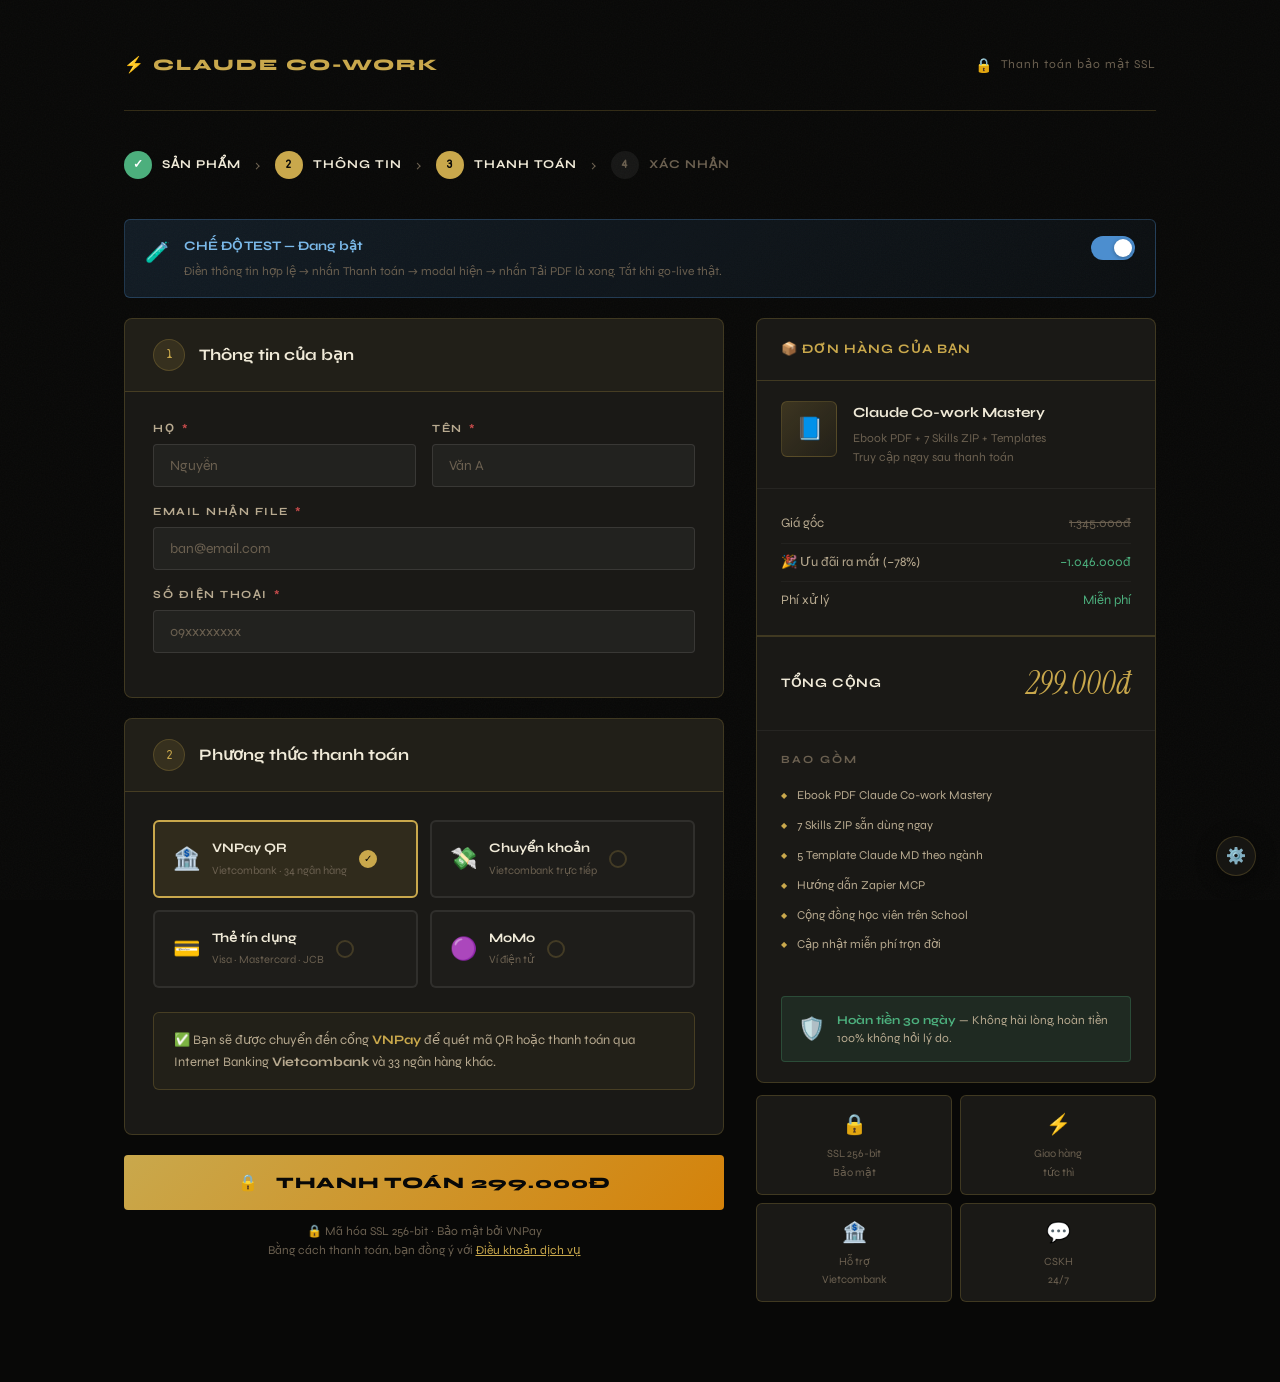
==== commit cd2609e6: "Add files via upload" ====
--- a/index.html
+++ b/index.html
@@ -6,551 +6,267 @@
 <title>Thanh toán — Claude Co-work Mastery</title>
 <link href="https://fonts.googleapis.com/css2?family=Syne:wght@400;600;700;800&family=Instrument+Serif:ital@0;1&family=Syne+Mono&display=swap" rel="stylesheet">
 <style>
-/* ═══════════════════════════════════════════
-   BIẾN MÀU & RESET
-═══════════════════════════════════════════ */
 :root {
-  --black:  #080807;
-  --black2: #0f0e0c;
-  --black3: #161512;
-  --card:   #1a1916;
-  --gold:   #c9a84c;
-  --gold2:  #e8c66a;
-  --gold-dim:    rgba(201,168,76,0.12);
-  --gold-border: rgba(201,168,76,0.22);
-  --amber:  #d4820a;
-  --red:    #c94c4c;
-  --green:  #4caf7d;
-  --green2: rgba(76,175,125,0.12);
-  --blue:   #4c8ecf;
-  --white:  #f0ead8;
-  --white2: #b8aa90;
-  --white3: #6b6050;
-}
-*, *::before, *::after { margin:0; padding:0; box-sizing:border-box; }
-html { scroll-behavior:smooth; }
-body {
-  background: var(--black);
-  color: var(--white);
-  font-family: 'Syne', sans-serif;
-  font-size:15px; line-height:1.65;
-  min-height:100vh;
-}
-body::after {
-  content:''; position:fixed; inset:0; pointer-events:none; z-index:0;
-  background-image: url("data:image/svg+xml,%3Csvg xmlns='http://www.w3.org/2000/svg' width='300' height='300'%3E%3Cfilter id='g'%3E%3CfeTurbulence type='fractalNoise' baseFrequency='0.75' numOctaves='4' stitchTiles='stitch'/%3E%3C/filter%3E%3Crect width='100%25' height='100%25' filter='url(%23g)' opacity='0.03'/%3E%3C/svg%3E");
-}
-
-/* ═══════════════════════════════════════════
-   LAYOUT CHÍNH
-═══════════════════════════════════════════ */
-.page-wrap {
-  max-width: 1080px;
-  margin: 0 auto;
-  padding: 32px 24px 80px;
-  position: relative; z-index:1;
-}
+  --black:#080807; --black2:#0f0e0c; --black3:#161512; --card:#1a1916;
+  --gold:#c9a84c; --gold2:#e8c66a; --gold-dim:rgba(201,168,76,0.12);
+  --gold-border:rgba(201,168,76,0.22); --amber:#d4820a; --red:#c94c4c;
+  --green:#4caf7d; --green2:rgba(76,175,125,0.12); --blue:#4c8ecf;
+  --white:#f0ead8; --white2:#b8aa90; --white3:#6b6050;
+}
+*,*::before,*::after{margin:0;padding:0;box-sizing:border-box}
+html{scroll-behavior:smooth}
+body{background:var(--black);color:var(--white);font-family:'Syne',sans-serif;font-size:15px;line-height:1.65;min-height:100vh}
+body::after{content:'';position:fixed;inset:0;pointer-events:none;z-index:0;
+  background-image:url("data:image/svg+xml,%3Csvg xmlns='http://www.w3.org/2000/svg' width='300' height='300'%3E%3Cfilter id='g'%3E%3CfeTurbulence type='fractalNoise' baseFrequency='0.75' numOctaves='4' stitchTiles='stitch'/%3E%3C/filter%3E%3Crect width='100%25' height='100%25' filter='url(%23g)' opacity='0.03'/%3E%3C/svg%3E")}
+
+.page-wrap{max-width:1080px;margin:0 auto;padding:32px 24px 80px;position:relative;z-index:1}
 
 /* HEADER */
-.site-header {
-  display:flex; align-items:center; justify-content:space-between;
-  padding:20px 0 32px;
-  border-bottom:1px solid var(--gold-border);
-  margin-bottom:40px;
-}
-.logo { font-size:16px; font-weight:800; letter-spacing:2px; color:var(--gold); text-transform:uppercase; }
-.secure-badge {
-  display:flex; align-items:center; gap:8px;
-  font-size:12px; color:var(--white3); letter-spacing:1px;
-}
-.secure-badge::before { content:'🔒'; font-size:14px; }
+.site-header{display:flex;align-items:center;justify-content:space-between;padding:20px 0 32px;border-bottom:1px solid var(--gold-border);margin-bottom:40px}
+.logo{font-size:16px;font-weight:800;letter-spacing:2px;color:var(--gold);text-transform:uppercase}
+.secure-badge{display:flex;align-items:center;gap:8px;font-size:12px;color:var(--white3);letter-spacing:1px}
+.secure-badge::before{content:'🔒';font-size:14px}
 
 /* BREADCRUMB */
-.breadcrumb {
-  display:flex; align-items:center; gap:0;
-  margin-bottom:40px;
-}
-.bc-step {
-  display:flex; align-items:center; gap:10px;
-  font-size:12px; font-weight:700; letter-spacing:1px; text-transform:uppercase;
-}
-.bc-num {
-  width:28px; height:28px; border-radius:50%;
-  display:flex; align-items:center; justify-content:center;
-  font-family:'Syne Mono',monospace; font-size:12px;
-}
-.bc-step.done .bc-num  { background:var(--green); color:#fff; }
-.bc-step.active .bc-num { background:var(--gold); color:var(--black); }
-.bc-step.pending .bc-num { background:rgba(255,255,255,0.06); color:var(--white3); }
-.bc-step.done .bc-label, .bc-step.active .bc-label { color:var(--white); }
-.bc-step.pending .bc-label { color:var(--white3); }
-.bc-arrow { padding:0 14px; color:var(--white3); font-size:14px; }
-
-/* MAIN GRID */
-.checkout-grid {
-  display:grid; grid-template-columns:1fr 400px; gap:32px; align-items:start;
-}
-@media(max-width:800px){
-  .checkout-grid { grid-template-columns:1fr; }
-}
-
-/* ═══ LEFT: FORM PANELS ═══ */
-.panel {
-  background:var(--card); border:1px solid var(--gold-border);
-  border-radius:8px; margin-bottom:20px; overflow:hidden;
-}
-.panel-head {
-  display:flex; align-items:center; gap:14px;
-  padding:20px 28px; border-bottom:1px solid var(--gold-border);
-  background:rgba(201,168,76,0.04);
-}
-.panel-num {
-  width:32px; height:32px; border-radius:50%;
-  background:var(--gold-dim); border:1px solid var(--gold-border);
-  display:flex; align-items:center; justify-content:center;
-  font-family:'Syne Mono',monospace; font-size:13px; color:var(--gold); flex-shrink:0;
-}
-.panel-title { font-size:16px; font-weight:700; }
-.panel-body { padding:28px; }
+.breadcrumb{display:flex;align-items:center;margin-bottom:40px}
+.bc-step{display:flex;align-items:center;gap:10px;font-size:12px;font-weight:700;letter-spacing:1px;text-transform:uppercase}
+.bc-num{width:28px;height:28px;border-radius:50%;display:flex;align-items:center;justify-content:center;font-family:'Syne Mono',monospace;font-size:12px}
+.bc-step.done .bc-num{background:var(--green);color:#fff}
+.bc-step.active .bc-num{background:var(--gold);color:var(--black)}
+.bc-step.pending .bc-num{background:rgba(255,255,255,0.06);color:var(--white3)}
+.bc-step.done .bc-label,.bc-step.active .bc-label{color:var(--white)}
+.bc-step.pending .bc-label{color:var(--white3)}
+.bc-arrow{padding:0 14px;color:var(--white3);font-size:14px}
+
+/* TEST BANNER */
+.test-banner{background:linear-gradient(135deg,rgba(76,142,207,0.15),rgba(76,142,207,0.05));border:1px solid rgba(76,142,207,0.3);border-radius:6px;padding:16px 20px;margin-bottom:20px;display:flex;align-items:flex-start;gap:14px}
+.test-icon{font-size:20px;flex-shrink:0}
+.test-text strong{font-size:13px;color:#7ab8e8;display:block;margin-bottom:4px}
+.test-text p{font-size:12px;color:var(--white3);line-height:1.6}
+.test-toggle-wrap{margin-left:auto;flex-shrink:0}
+.test-toggle{position:relative;width:44px;height:24px;cursor:pointer}
+.test-toggle input{display:none}
+.toggle-track{position:absolute;inset:0;border-radius:12px;background:rgba(255,255,255,0.1);transition:background 0.3s}
+.test-toggle input:checked+.toggle-track{background:var(--blue)}
+.toggle-thumb{position:absolute;top:3px;left:3px;width:18px;height:18px;border-radius:50%;background:#fff;transition:transform 0.3s;box-shadow:0 1px 4px rgba(0,0,0,0.3)}
+.test-toggle input:checked~.toggle-thumb{transform:translateX(20px)}
+
+/* GRID */
+.checkout-grid{display:grid;grid-template-columns:1fr 400px;gap:32px;align-items:start}
+@media(max-width:800px){.checkout-grid{grid-template-columns:1fr}}
+
+/* PANELS */
+.panel{background:var(--card);border:1px solid var(--gold-border);border-radius:8px;margin-bottom:20px;overflow:hidden}
+.panel-head{display:flex;align-items:center;gap:14px;padding:20px 28px;border-bottom:1px solid var(--gold-border);background:rgba(201,168,76,0.04)}
+.panel-num{width:32px;height:32px;border-radius:50%;background:var(--gold-dim);border:1px solid var(--gold-border);display:flex;align-items:center;justify-content:center;font-family:'Syne Mono',monospace;font-size:13px;color:var(--gold);flex-shrink:0}
+.panel-title{font-size:16px;font-weight:700}
+.panel-body{padding:28px}
 
 /* FORM */
-.form-row { display:grid; grid-template-columns:1fr 1fr; gap:16px; margin-bottom:16px; }
-.form-row.full { grid-template-columns:1fr; }
-.form-group { display:flex; flex-direction:column; gap:6px; }
-.form-group label {
-  font-size:11px; font-weight:700; letter-spacing:1.5px; text-transform:uppercase;
-  color:var(--white2);
-}
-.form-group label .req { color:var(--red); margin-left:2px; }
-.form-input {
-  background:rgba(255,255,255,0.04); border:1px solid rgba(255,255,255,0.1);
-  border-radius:4px; padding:12px 16px;
-  font-family:'Syne',sans-serif; font-size:14px; color:var(--white);
-  transition:all 0.2s; outline:none;
-  width:100%;
-}
-.form-input:focus { border-color:var(--gold); background:rgba(201,168,76,0.04); box-shadow:0 0 0 3px rgba(201,168,76,0.1); }
-.form-input.error { border-color:var(--red); background:rgba(201,76,76,0.04); }
-.form-input.valid { border-color:var(--green); }
-.form-input::placeholder { color:var(--white3); }
-.field-error { font-size:12px; color:var(--red); margin-top:2px; display:none; }
-.field-error.show { display:block; }
+.form-row{display:grid;grid-template-columns:1fr 1fr;gap:16px;margin-bottom:16px}
+.form-row.full{grid-template-columns:1fr}
+.form-group{display:flex;flex-direction:column;gap:6px}
+.form-group label{font-size:11px;font-weight:700;letter-spacing:1.5px;text-transform:uppercase;color:var(--white2)}
+.req{color:var(--red);margin-left:2px}
+.form-input{background:rgba(255,255,255,0.04);border:1px solid rgba(255,255,255,0.1);border-radius:4px;padding:12px 16px;font-family:'Syne',sans-serif;font-size:14px;color:var(--white);transition:all 0.2s;outline:none;width:100%}
+.form-input:focus{border-color:var(--gold);background:rgba(201,168,76,0.04);box-shadow:0 0 0 3px rgba(201,168,76,0.1)}
+.form-input.error{border-color:var(--red);background:rgba(201,76,76,0.04)}
+.form-input.valid{border-color:var(--green)}
+.form-input::placeholder{color:var(--white3)}
+.field-error{font-size:12px;color:var(--red);margin-top:2px;display:none}
+.field-error.show{display:block}
 
 /* PAYMENT METHODS */
-.pay-methods {
-  display:grid; grid-template-columns:1fr 1fr; gap:12px; margin-bottom:24px;
-}
-.pay-method {
-  border:2px solid rgba(255,255,255,0.08); border-radius:6px;
-  padding:16px 18px; cursor:pointer;
-  display:flex; align-items:center; gap:12px;
-  transition:all 0.2s; position:relative;
-  background:rgba(255,255,255,0.02);
-}
-.pay-method:hover { border-color:var(--gold-border); }
-.pay-method.selected { border-color:var(--gold); background:var(--gold-dim); }
-.pay-method input[type=radio] { display:none; }
-.pay-logo { font-size:22px; flex-shrink:0; }
-.pay-info { flex:1; }
-.pay-name { font-size:13px; font-weight:700; }
-.pay-sub  { font-size:11px; color:var(--white3); margin-top:2px; }
-.pay-check {
-  width:18px; height:18px; border-radius:50%;
-  border:2px solid var(--gold-border);
-  display:flex; align-items:center; justify-content:center;
-  font-size:10px; flex-shrink:0; transition:all 0.2s;
-}
-.pay-method.selected .pay-check { background:var(--gold); border-color:var(--gold); color:var(--black); }
-
-/* CARD FIELDS */
-.card-fields { display:none; }
-.card-fields.show { display:block; }
-.card-num-wrap { position:relative; }
-.card-num-icons {
-  position:absolute; right:12px; top:50%; transform:translateY(-50%);
-  display:flex; gap:4px; font-size:18px;
-}
-
-/* QR SECTION */
-.qr-section { display:none; }
-.qr-section.show {
-  display:flex; align-items:flex-start; gap:24px;
-  background:rgba(255,255,255,0.02); border:1px solid var(--gold-border);
-  border-radius:6px; padding:24px; margin-top:8px;
-}
-.qr-box {
-  width:160px; height:160px; flex-shrink:0;
-  background:#fff; border-radius:8px; padding:8px;
-  display:flex; align-items:center; justify-content:center;
-  position:relative;
-}
-.qr-box svg { width:100%; height:100%; }
-.qr-info h4 { font-size:15px; font-weight:700; color:var(--gold); margin-bottom:8px; }
-.qr-info p  { font-size:13px; color:var(--white2); line-height:1.7; margin-bottom:6px; }
-.qr-amount {
-  font-family:'Instrument Serif',serif;
-  font-size:28px; font-style:italic; color:var(--gold); display:block; margin:8px 0;
-}
-.qr-note { font-size:12px; color:var(--white3); padding:8px 12px; background:rgba(201,168,76,0.06); border-radius:4px; }
-
-/* TEST MODE BANNER */
-.test-mode-banner {
-  background:linear-gradient(135deg,rgba(76,142,207,0.15),rgba(76,142,207,0.05));
-  border:1px solid rgba(76,142,207,0.3); border-radius:6px;
-  padding:16px 20px; margin-bottom:20px;
-  display:flex; align-items:flex-start; gap:14px;
-}
-.test-icon { font-size:20px; flex-shrink:0; }
-.test-text strong { font-size:13px; color:#7ab8e8; display:block; margin-bottom:4px; }
-.test-text p { font-size:12px; color:var(--white3); line-height:1.6; }
-.test-toggle-wrap {
-  margin-left:auto; flex-shrink:0;
-}
-.test-toggle {
-  position:relative; width:44px; height:24px; cursor:pointer;
-}
-.test-toggle input { display:none; }
-.toggle-track {
-  position:absolute; inset:0; border-radius:12px;
-  background:rgba(255,255,255,0.1); transition:background 0.3s;
-}
-.test-toggle input:checked + .toggle-track { background:var(--blue); }
-.toggle-thumb {
-  position:absolute; top:3px; left:3px;
-  width:18px; height:18px; border-radius:50%;
-  background:#fff; transition:transform 0.3s;
-  box-shadow:0 1px 4px rgba(0,0,0,0.3);
-}
-.test-toggle input:checked ~ .toggle-thumb { transform:translateX(20px); }
-
-/* SUBMIT BUTTON */
-.submit-btn {
-  width:100%; padding:18px;
-  background:linear-gradient(135deg,var(--gold),var(--amber));
-  color:var(--black); border:none; border-radius:4px;
-  font-family:'Syne',sans-serif; font-size:16px; font-weight:800;
-  letter-spacing:1px; text-transform:uppercase;
-  cursor:pointer; transition:all 0.3s;
-  position:relative; overflow:hidden;
-  display:flex; align-items:center; justify-content:center; gap:10px;
-  margin-top:8px;
-}
-.submit-btn:hover { transform:translateY(-2px); box-shadow:0 8px 30px rgba(201,168,76,0.3); }
-.submit-btn:disabled { opacity:0.5; cursor:not-allowed; transform:none; }
-.submit-btn .btn-spinner {
-  width:18px; height:18px; border:2px solid rgba(0,0,0,0.3);
-  border-top-color:var(--black); border-radius:50%;
-  animation:spin 0.7s linear infinite; display:none;
-}
-.submit-btn.loading .btn-text { display:none; }
-.submit-btn.loading .btn-spinner { display:block; }
-@keyframes spin { to{transform:rotate(360deg)} }
-
-.pay-disclaimer {
-  text-align:center; font-size:12px; color:var(--white3);
-  margin-top:12px; line-height:1.6;
-}
-
-/* ═══ RIGHT: ORDER SUMMARY ═══ */
-.order-summary { position:sticky; top:24px; }
-.summary-box {
-  background:var(--card); border:1px solid var(--gold-border);
-  border-radius:8px; overflow:hidden;
-}
-.summary-head {
-  padding:20px 24px; border-bottom:1px solid var(--gold-border);
-  font-size:13px; font-weight:700; letter-spacing:1px; text-transform:uppercase;
-  color:var(--gold);
-}
-.product-row {
-  display:flex; gap:16px; align-items:flex-start;
-  padding:20px 24px; border-bottom:1px solid rgba(255,255,255,0.05);
-}
-.product-thumb {
-  width:56px; height:56px; border-radius:6px; flex-shrink:0;
-  background:linear-gradient(135deg,rgba(201,168,76,0.2),rgba(201,168,76,0.05));
-  border:1px solid var(--gold-border);
-  display:flex; align-items:center; justify-content:center; font-size:22px;
-}
-.product-info .p-name { font-size:14px; font-weight:700; margin-bottom:4px; }
-.product-info .p-desc { font-size:12px; color:var(--white3); }
-.product-info .p-qty  { font-size:12px; color:var(--white3); margin-top:2px; }
-
-.summary-lines { padding:16px 24px; }
-.s-line {
-  display:flex; justify-content:space-between; align-items:center;
-  padding:8px 0; font-size:13px; border-bottom:1px solid rgba(255,255,255,0.04);
-}
-.s-line:last-child { border:none; }
-.s-line .s-label { color:var(--white2); }
-.s-line .s-val   { font-weight:600; }
-.s-line.strike .s-val { text-decoration:line-through; color:var(--white3); }
-.s-line.discount .s-val { color:var(--green); }
-.total-line {
-  display:flex; justify-content:space-between; align-items:center;
-  padding:20px 24px; border-top:2px solid var(--gold-border);
-  margin:0;
-}
-.total-label { font-size:13px; font-weight:700; text-transform:uppercase; letter-spacing:1px; }
-.total-val {
-  font-family:'Instrument Serif',serif;
-  font-size:32px; font-style:italic; color:var(--gold);
-}
-
-.includes-box { padding:20px 24px; border-top:1px solid rgba(255,255,255,0.05); }
-.includes-title {
-  font-size:11px; font-weight:700; letter-spacing:2px; text-transform:uppercase;
-  color:var(--white3); margin-bottom:12px;
-}
-.include-item {
-  display:flex; align-items:flex-start; gap:10px;
-  font-size:12px; color:var(--white2); padding:5px 0;
-}
-.include-item::before { content:'◆'; color:var(--gold); font-size:8px; flex-shrink:0; margin-top:3px; }
-
-.guarantee-mini {
-  margin:16px 24px 20px; padding:14px 16px;
-  background:var(--green2); border:1px solid rgba(76,175,125,0.25);
-  border-radius:4px; display:flex; align-items:center; gap:12px;
-}
-.guarantee-mini span { font-size:22px; flex-shrink:0; }
-.guarantee-mini p { font-size:12px; color:var(--white2); line-height:1.5; }
-.guarantee-mini strong { color:var(--green); }
-
-/* ═══ SUCCESS MODAL ═══ */
-.modal-overlay {
-  position:fixed; inset:0; z-index:1000;
-  background:rgba(0,0,0,0.85); backdrop-filter:blur(8px);
-  display:flex; align-items:center; justify-content:center;
-  padding:24px; opacity:0; pointer-events:none;
-  transition:opacity 0.4s;
-}
-.modal-overlay.show { opacity:1; pointer-events:all; }
-.modal {
-  background:var(--card); border:1px solid var(--gold);
-  border-radius:12px; padding:56px 48px;
-  max-width:540px; width:100%; text-align:center;
-  transform:translateY(24px) scale(0.97); transition:transform 0.4s;
-  position:relative;
-}
-.modal-overlay.show .modal { transform:none; }
-.modal-icon { font-size:72px; margin-bottom:24px; animation:popIn 0.5s 0.2s both; display:block; }
-@keyframes popIn {
-  0%{transform:scale(0)} 70%{transform:scale(1.15)} 100%{transform:scale(1)}
-}
-.modal-title {
-  font-family:'Instrument Serif',serif;
-  font-size:36px; font-style:italic; color:var(--gold);
-  margin-bottom:12px; line-height:1.2;
-}
-.modal-sub { font-size:15px; color:var(--white2); line-height:1.7; margin-bottom:32px; }
-.modal-order-id {
-  font-family:'Syne Mono',monospace; font-size:12px;
-  color:var(--white3); background:rgba(255,255,255,0.04);
-  padding:8px 16px; border-radius:4px; display:inline-block;
-  margin-bottom:32px;
-}
-
-.download-btn {
-  display:inline-flex; align-items:center; gap:12px;
-  background:linear-gradient(135deg,var(--gold),var(--amber));
-  color:var(--black); text-decoration:none;
-  padding:18px 48px; border-radius:4px;
-  font-family:'Syne',sans-serif; font-size:15px; font-weight:800;
-  letter-spacing:1px; text-transform:uppercase;
-  transition:all 0.3s; cursor:pointer; border:none;
-  width:100%; justify-content:center; margin-bottom:12px;
-}
-.download-btn:hover { transform:translateY(-2px); box-shadow:0 8px 30px rgba(201,168,76,0.3); }
-
-.email-notice {
-  font-size:12px; color:var(--white3); margin-top:16px; line-height:1.6;
-}
-.email-notice strong { color:var(--white2); }
-
-.modal-security {
-  display:flex; gap:20px; justify-content:center; flex-wrap:wrap;
-  margin-top:24px; padding-top:20px; border-top:1px solid rgba(255,255,255,0.06);
-}
-.modal-security span { font-size:11px; color:var(--white3); }
-
-/* CONFIG PANEL (admin-only) */
-.config-panel {
-  position:fixed; bottom:24px; right:24px; z-index:500;
-}
-.config-toggle {
-  width:40px; height:40px; border-radius:50%;
-  background:var(--black3); border:1px solid var(--gold-border);
-  display:flex; align-items:center; justify-content:center;
-  cursor:pointer; font-size:16px; transition:all 0.2s;
-  box-shadow:0 4px 20px rgba(0,0,0,0.4);
-}
-.config-toggle:hover { border-color:var(--gold); }
-.config-box {
-  position:absolute; bottom:52px; right:0;
-  width:340px; background:var(--black2);
-  border:1px solid var(--gold-border); border-radius:8px;
-  padding:24px; display:none; box-shadow:0 20px 60px rgba(0,0,0,0.6);
-}
-.config-box.open { display:block; }
-.config-title {
-  font-size:12px; font-weight:700; letter-spacing:2px; text-transform:uppercase;
-  color:var(--gold); margin-bottom:16px;
-  display:flex; align-items:center; gap:8px;
-}
-.config-title::before { content:'⚙️'; }
-.config-group { margin-bottom:14px; }
-.config-group label {
-  font-size:11px; color:var(--white3); letter-spacing:1px; display:block; margin-bottom:5px;
-}
-.config-input {
-  width:100%; background:rgba(255,255,255,0.04);
-  border:1px solid rgba(255,255,255,0.1); border-radius:4px;
-  padding:9px 12px; font-family:'Syne Mono',monospace;
-  font-size:12px; color:var(--white); outline:none;
-  transition:border 0.2s;
-}
-.config-input:focus { border-color:var(--gold); }
-.config-save {
-  width:100%; padding:10px; border-radius:4px;
-  background:var(--gold-dim); border:1px solid var(--gold-border);
-  color:var(--gold); font-family:'Syne',sans-serif;
-  font-size:12px; font-weight:700; letter-spacing:1px; text-transform:uppercase;
-  cursor:pointer; transition:all 0.2s; margin-top:4px;
-}
-.config-save:hover { background:var(--gold-dim); border-color:var(--gold); }
-.config-status {
-  font-size:11px; text-align:center; margin-top:8px;
-  color:var(--green); display:none;
-}
-.config-status.show { display:block; }
-.config-note {
-  font-size:11px; color:var(--white3); line-height:1.6;
-  padding:10px 12px; background:rgba(255,255,255,0.02);
-  border-radius:4px; margin-top:12px; border-left:2px solid var(--gold-border);
-}
+.pay-methods{display:grid;grid-template-columns:1fr 1fr;gap:12px;margin-bottom:24px}
+.pay-method{border:2px solid rgba(255,255,255,0.08);border-radius:6px;padding:16px 18px;cursor:pointer;display:flex;align-items:center;gap:12px;transition:all 0.2s;background:rgba(255,255,255,0.02)}
+.pay-method:hover{border-color:var(--gold-border)}
+.pay-method.selected{border-color:var(--gold);background:var(--gold-dim)}
+.pay-method input[type=radio]{display:none}
+.pay-logo{font-size:22px;flex-shrink:0}
+.pay-name{font-size:13px;font-weight:700}
+.pay-sub{font-size:11px;color:var(--white3);margin-top:2px}
+.pay-check{width:18px;height:18px;border-radius:50%;border:2px solid var(--gold-border);display:flex;align-items:center;justify-content:center;font-size:10px;flex-shrink:0;transition:all 0.2s}
+.pay-method.selected .pay-check{background:var(--gold);border-color:var(--gold);color:var(--black)}
+
+/* QR / CARD SECTIONS */
+.pay-detail{display:none}
+.pay-detail.show{display:block}
+.info-box{background:rgba(201,168,76,0.05);border:1px solid var(--gold-border);border-radius:6px;padding:16px 20px;margin-bottom:16px}
+.info-box p{font-size:13px;color:var(--white2);line-height:1.7}
+.qr-wrap{display:flex;align-items:flex-start;gap:24px;background:rgba(255,255,255,0.02);border:1px solid var(--gold-border);border-radius:6px;padding:24px}
+.qr-box{width:160px;height:160px;flex-shrink:0;background:#fff;border-radius:8px;padding:8px;display:flex;align-items:center;justify-content:center}
+.qr-box svg{width:100%;height:100%}
+.qr-info h4{font-size:15px;font-weight:700;color:var(--gold);margin-bottom:10px}
+.qr-info p{font-size:13px;color:var(--white2);line-height:1.7;margin-bottom:4px}
+.qr-amount{font-family:'Instrument Serif',serif;font-size:28px;font-style:italic;color:var(--gold);display:block;margin:8px 0}
+.qr-note{font-size:12px;color:var(--white3);padding:8px 12px;background:rgba(201,168,76,0.06);border-radius:4px;margin-top:8px}
+.card-fields{margin-top:8px}
+.card-num-wrap{position:relative}
+.card-icons{position:absolute;right:12px;top:50%;transform:translateY(-50%);font-size:18px}
+
+/* SUBMIT */
+.submit-btn{width:100%;padding:18px;background:linear-gradient(135deg,var(--gold),var(--amber));color:var(--black);border:none;border-radius:4px;font-family:'Syne',sans-serif;font-size:16px;font-weight:800;letter-spacing:1px;text-transform:uppercase;cursor:pointer;transition:all 0.3s;display:flex;align-items:center;justify-content:center;gap:10px;margin-top:8px}
+.submit-btn:hover{transform:translateY(-2px);box-shadow:0 8px 30px rgba(201,168,76,0.3)}
+.submit-btn:disabled{opacity:0.5;cursor:not-allowed;transform:none}
+.spinner{width:18px;height:18px;border:2px solid rgba(0,0,0,0.3);border-top-color:#000;border-radius:50%;animation:spin 0.7s linear infinite;display:none}
+.submit-btn.loading .btn-label{display:none}
+.submit-btn.loading .spinner{display:block}
+@keyframes spin{to{transform:rotate(360deg)}}
+.pay-note{text-align:center;font-size:12px;color:var(--white3);margin-top:12px;line-height:1.6}
+
+/* ORDER SUMMARY */
+.order-summary{position:sticky;top:24px}
+.summary-box{background:var(--card);border:1px solid var(--gold-border);border-radius:8px;overflow:hidden}
+.summary-head{padding:20px 24px;border-bottom:1px solid var(--gold-border);font-size:13px;font-weight:700;letter-spacing:1px;text-transform:uppercase;color:var(--gold)}
+.product-row{display:flex;gap:16px;align-items:flex-start;padding:20px 24px;border-bottom:1px solid rgba(255,255,255,0.05)}
+.product-thumb{width:56px;height:56px;border-radius:6px;flex-shrink:0;background:linear-gradient(135deg,rgba(201,168,76,0.2),rgba(201,168,76,0.05));border:1px solid var(--gold-border);display:flex;align-items:center;justify-content:center;font-size:22px}
+.p-name{font-size:14px;font-weight:700;margin-bottom:4px}
+.p-desc,.p-qty{font-size:12px;color:var(--white3)}
+.summary-lines{padding:16px 24px}
+.s-line{display:flex;justify-content:space-between;align-items:center;padding:8px 0;font-size:13px;border-bottom:1px solid rgba(255,255,255,0.04)}
+.s-line:last-child{border:none}
+.s-label{color:var(--white2)}
+.s-line.strike .s-val{text-decoration:line-through;color:var(--white3)}
+.s-line.discount .s-val{color:var(--green)}
+.total-line{display:flex;justify-content:space-between;align-items:center;padding:20px 24px;border-top:2px solid var(--gold-border)}
+.total-label{font-size:13px;font-weight:700;text-transform:uppercase;letter-spacing:1px}
+.total-val{font-family:'Instrument Serif',serif;font-size:32px;font-style:italic;color:var(--gold)}
+.includes-box{padding:20px 24px;border-top:1px solid rgba(255,255,255,0.05)}
+.includes-title{font-size:11px;font-weight:700;letter-spacing:2px;text-transform:uppercase;color:var(--white3);margin-bottom:12px}
+.include-item{display:flex;align-items:flex-start;gap:10px;font-size:12px;color:var(--white2);padding:5px 0}
+.include-item::before{content:'◆';color:var(--gold);font-size:8px;flex-shrink:0;margin-top:3px}
+.guarantee-mini{margin:16px 24px 20px;padding:14px 16px;background:var(--green2);border:1px solid rgba(76,175,125,0.25);border-radius:4px;display:flex;align-items:center;gap:12px}
+.guarantee-mini span{font-size:22px;flex-shrink:0}
+.guarantee-mini p{font-size:12px;color:var(--white2);line-height:1.5}
+.guarantee-mini strong{color:var(--green)}
+.trust-grid{display:grid;grid-template-columns:1fr 1fr;gap:8px;margin-top:12px}
+.trust-item{background:var(--card);border:1px solid var(--gold-border);border-radius:6px;padding:12px;text-align:center}
+.trust-item .ti{font-size:20px;margin-bottom:4px}
+.trust-item p{font-size:11px;color:var(--white3)}
 
 /* LOADING OVERLAY */
-.pay-loading {
-  position:fixed; inset:0; z-index:900;
-  background:rgba(8,8,7,0.95); display:none;
-  flex-direction:column; align-items:center; justify-content:center; gap:20px;
-}
-.pay-loading.show { display:flex; }
-.pay-spinner {
-  width:56px; height:56px; border:3px solid rgba(201,168,76,0.2);
-  border-top-color:var(--gold); border-radius:50%;
-  animation:spin 0.8s linear infinite;
-}
-.pay-loading-text { font-size:15px; color:var(--white2); }
-.pay-loading-sub  { font-size:12px; color:var(--white3); }
-
-/* VNPAY REDIRECT INFO */
-.redirect-info {
-  background:rgba(76,142,207,0.08); border:1px solid rgba(76,142,207,0.2);
-  border-radius:6px; padding:16px 20px; margin-top:16px; display:none;
-}
-.redirect-info.show { display:block; }
-.redirect-info p { font-size:13px; color:var(--white2); line-height:1.65; }
-.redirect-info strong { color:#7ab8e8; }
-
-/* UTILS */
-.mt8{margin-top:8px} .mt16{margin-top:16px} .mt24{margin-top:24px}
-.flex-center{display:flex;align-items:center;gap:8px}
-.text-gold{color:var(--gold)}
-.text-small{font-size:12px;color:var(--white3)}
+.pay-loading{position:fixed;inset:0;z-index:900;background:rgba(8,8,7,0.96);display:none;flex-direction:column;align-items:center;justify-content:center;gap:20px}
+.pay-loading.show{display:flex}
+.pay-spinner{width:56px;height:56px;border:3px solid rgba(201,168,76,0.2);border-top-color:var(--gold);border-radius:50%;animation:spin 0.8s linear infinite}
+.loading-txt{font-size:15px;color:var(--white2)}
+.loading-sub{font-size:12px;color:var(--white3)}
+
+/* SUCCESS MODAL */
+.modal-overlay{position:fixed;inset:0;z-index:1000;background:rgba(0,0,0,0.88);backdrop-filter:blur(10px);display:flex;align-items:center;justify-content:center;padding:24px;opacity:0;pointer-events:none;transition:opacity 0.4s}
+.modal-overlay.show{opacity:1;pointer-events:all}
+.modal{background:var(--card);border:1px solid var(--gold);border-radius:12px;padding:48px;max-width:520px;width:100%;text-align:center;transform:translateY(20px) scale(0.97);transition:transform 0.4s;position:relative;overflow:hidden}
+.modal-overlay.show .modal{transform:none}
+.modal::before{content:'';position:absolute;top:0;left:0;right:0;height:3px;background:linear-gradient(90deg,var(--gold),var(--amber),var(--gold))}
+.modal-emoji{font-size:64px;display:block;margin-bottom:20px;animation:popIn 0.5s 0.15s both}
+@keyframes popIn{0%{transform:scale(0)}70%{transform:scale(1.2)}100%{transform:scale(1)}}
+.modal-title{font-family:'Instrument Serif',serif;font-size:34px;font-style:italic;color:var(--gold);margin-bottom:10px;line-height:1.2}
+.modal-sub{font-size:14px;color:var(--white2);line-height:1.75;margin-bottom:24px}
+.modal-order{font-family:'Syne Mono',monospace;font-size:12px;color:var(--white3);background:rgba(255,255,255,0.04);padding:8px 16px;border-radius:4px;display:inline-block;margin-bottom:28px}
+
+/* DOWNLOAD BUTTONS */
+.dl-btn{display:flex;align-items:center;justify-content:center;gap:10px;width:100%;padding:17px;border-radius:4px;font-family:'Syne',sans-serif;font-size:14px;font-weight:800;letter-spacing:1px;text-transform:uppercase;cursor:pointer;transition:all 0.25s;border:none;margin-bottom:10px;text-decoration:none}
+.dl-btn.primary{background:linear-gradient(135deg,var(--gold),var(--amber));color:var(--black)}
+.dl-btn.primary:hover{transform:translateY(-2px);box-shadow:0 8px 30px rgba(201,168,76,0.35)}
+.dl-btn.secondary{background:rgba(201,168,76,0.08);border:1px solid var(--gold-border);color:var(--gold)}
+.dl-btn.secondary:hover{background:rgba(201,168,76,0.15)}
+.dl-btn:disabled,.dl-btn.loading{opacity:0.6;pointer-events:none}
+.email-note{font-size:12px;color:var(--white3);margin-top:16px;line-height:1.65}
+.email-note strong{color:var(--white2)}
+.modal-footer{display:flex;gap:16px;justify-content:center;flex-wrap:wrap;margin-top:20px;padding-top:16px;border-top:1px solid rgba(255,255,255,0.06)}
+.modal-footer span{font-size:11px;color:var(--white3)}
+
+/* CONFIG PANEL */
+.cfg-panel{position:fixed;bottom:24px;right:24px;z-index:500}
+.cfg-btn{width:40px;height:40px;border-radius:50%;background:var(--black3);border:1px solid var(--gold-border);display:flex;align-items:center;justify-content:center;cursor:pointer;font-size:16px;transition:all 0.2s;box-shadow:0 4px 20px rgba(0,0,0,0.4)}
+.cfg-btn:hover{border-color:var(--gold)}
+.cfg-box{position:absolute;bottom:52px;right:0;width:340px;background:var(--black2);border:1px solid var(--gold-border);border-radius:8px;padding:24px;display:none;box-shadow:0 20px 60px rgba(0,0,0,0.6)}
+.cfg-box.open{display:block}
+.cfg-title{font-size:11px;font-weight:700;letter-spacing:2px;text-transform:uppercase;color:var(--gold);margin-bottom:16px}
+.cfg-group{margin-bottom:12px}
+.cfg-group label{font-size:11px;color:var(--white3);letter-spacing:1px;display:block;margin-bottom:4px}
+.cfg-input{width:100%;background:rgba(255,255,255,0.04);border:1px solid rgba(255,255,255,0.1);border-radius:4px;padding:8px 12px;font-family:'Syne Mono',monospace;font-size:12px;color:var(--white);outline:none;transition:border 0.2s}
+.cfg-input:focus{border-color:var(--gold)}
+.cfg-save{width:100%;padding:9px;border-radius:4px;background:var(--gold-dim);border:1px solid var(--gold-border);color:var(--gold);font-family:'Syne',sans-serif;font-size:12px;font-weight:700;letter-spacing:1px;text-transform:uppercase;cursor:pointer;margin-top:8px}
+.cfg-saved{font-size:11px;color:var(--green);text-align:center;margin-top:6px;display:none}
+.cfg-saved.show{display:block}
+.cfg-divider{height:1px;background:rgba(255,255,255,0.06);margin:14px 0}
+.cfg-note{font-size:11px;color:var(--white3);line-height:1.65;padding:10px 12px;background:rgba(255,255,255,0.02);border-radius:4px;border-left:2px solid var(--gold-border);margin-top:10px}
 </style>
 </head>
 <body>
 
-<!-- LOADING OVERLAY -->
+<!-- LOADING -->
 <div class="pay-loading" id="payLoading">
   <div class="pay-spinner"></div>
-  <div class="pay-loading-text" id="loadingText">Đang xử lý thanh toán...</div>
-  <div class="pay-loading-sub" id="loadingSubText">Vui lòng không tắt trang này</div>
+  <div class="loading-txt" id="loadTxt">Đang xử lý...</div>
+  <div class="loading-sub" id="loadSub">Vui lòng không tắt trang</div>
 </div>
 
 <!-- SUCCESS MODAL -->
 <div class="modal-overlay" id="successModal">
   <div class="modal">
-    <span class="modal-icon">🎉</span>
+    <span class="modal-emoji">🎉</span>
     <h2 class="modal-title">Thanh toán thành công!</h2>
-    <p class="modal-sub">Cảm ơn bạn đã tin tưởng. Ebook <strong>Claude Co-work Mastery</strong> đã sẵn sàng để tải về.</p>
-    <div class="modal-order-id" id="modalOrderId">Mã đơn: #CCW-000000</div>
-
-    <a class="download-btn" id="downloadBtn" href="#" download>
+    <p class="modal-sub">Cảm ơn bạn đã tin tưởng.<br>File <strong>Claude Co-work Mastery</strong> sẵn sàng để tải về.</p>
+    <div class="modal-order" id="modalOrder">Mã đơn: #CCW-000000</div>
+
+    <!-- NÚT TẢI PDF — dùng thẻ <a> với href tương đối, hoạt động 100% trên GitHub Pages -->
+    <a class="dl-btn primary" id="dlPdf" href="Claude.pdf" download="Claude-Cowork-Mastery.pdf">
       ⬇️ &nbsp; Tải Ebook PDF ngay
     </a>
-    <button class="download-btn" id="downloadBonusBtn" style="background:rgba(201,168,76,0.1);border:1px solid var(--gold-border);color:var(--gold);margin-bottom:0">
+    <button class="dl-btn secondary" id="dlZip">
       🧩 &nbsp; Tải 7 Skills (ZIP)
     </button>
 
-    <p class="email-notice">
-      📧 Chúng tôi đã gửi link tải về email <strong id="modalEmail">bạn@email.com</strong><br>
-      Link có hiệu lực trong <strong>72 giờ</strong> và có thể tải tối đa <strong>5 lần</strong>.
+    <p class="email-note">
+      📧 Link tải đã gửi về email <strong id="modalEmail">bạ<a href="/cdn-cgi/l/email-protection" class="__cf_email__" data-cfemail="90fed0f5fdf1f9fcbef3fffd">[email&#160;protected]</a></strong><br>
+      Hiệu lực <strong>72 giờ</strong> · Tải tối đa <strong>5 lần</strong>
     </p>
-
-    <div class="modal-security">
-      <span>🔒 Giao dịch an toàn</span>
-      <span>📱 Truy cập trọn đời</span>
+    <div class="modal-footer">
+      <span>🔒 Bảo mật SSL</span>
+      <span>📱 Truy cập ngay</span>
       <span>♾ Cập nhật miễn phí</span>
     </div>
   </div>
 </div>
 
-<!-- MAIN PAGE -->
+<!-- MAIN -->
 <div class="page-wrap">
 
-  <!-- HEADER -->
   <header class="site-header">
     <div class="logo">⚡ Claude Co-work</div>
     <div class="secure-badge">Thanh toán bảo mật SSL</div>
   </header>
 
-  <!-- BREADCRUMB -->
   <div class="breadcrumb">
-    <div class="bc-step done">
-      <div class="bc-num">✓</div>
-      <div class="bc-label">Sản phẩm</div>
-    </div>
+    <div class="bc-step done"><div class="bc-num">✓</div><div class="bc-label">Sản phẩm</div></div>
     <div class="bc-arrow">›</div>
-    <div class="bc-step active">
-      <div class="bc-num">2</div>
-      <div class="bc-label">Thông tin</div>
-    </div>
+    <div class="bc-step active"><div class="bc-num">2</div><div class="bc-label">Thông tin</div></div>
     <div class="bc-arrow">›</div>
-    <div class="bc-step active">
-      <div class="bc-num">3</div>
-      <div class="bc-label">Thanh toán</div>
-    </div>
+    <div class="bc-step active"><div class="bc-num">3</div><div class="bc-label">Thanh toán</div></div>
     <div class="bc-arrow">›</div>
-    <div class="bc-step pending" id="bc-confirm">
-      <div class="bc-num">4</div>
-      <div class="bc-label">Xác nhận</div>
-    </div>
+    <div class="bc-step pending"><div class="bc-num">4</div><div class="bc-label">Xác nhận</div></div>
   </div>
 
   <!-- TEST MODE BANNER -->
-  <div class="test-mode-banner" id="testBanner">
+  <div class="test-banner" id="testBanner">
     <div class="test-icon">🧪</div>
     <div class="test-text">
-      <strong>CHẾ ĐỘ KIỂM TRA (TEST MODE) — Đang bật</strong>
-      <p>Không có giao dịch thực nào được thực hiện. Nhập thông tin hợp lệ và nhấn thanh toán để thử nghiệm luồng download. Tắt khi deploy thật.</p>
+      <strong>CHẾ ĐỘ TEST — Đang bật</strong>
+      <p>Điền thông tin hợp lệ → nhấn Thanh toán → modal hiện → nhấn Tải PDF là xong. Tắt khi go-live thật.</p>
     </div>
-    <label class="test-toggle test-toggle-wrap" title="Bật/tắt Test Mode">
-      <input type="checkbox" id="testModeSwitch" checked onchange="toggleTestMode(this.checked)">
+    <label class="test-toggle test-toggle-wrap">
+      <input type="checkbox" id="testSwitch" checked onchange="setTestMode(this.checked)">
       <div class="toggle-track"></div>
       <div class="toggle-thumb"></div>
     </label>
   </div>
 
-  <!-- MAIN GRID -->
   <div class="checkout-grid">
 
-    <!-- ══ LEFT COLUMN ══ -->
-    <div class="left-col">
-
-      <!-- PANEL 1: THÔNG TIN CÁ NHÂN -->
+    <!-- LEFT -->
+    <div>
+      <!-- THÔNG TIN -->
       <div class="panel">
         <div class="panel-head">
           <div class="panel-num">1</div>
@@ -560,845 +276,548 @@
           <div class="form-row">
             <div class="form-group">
               <label>Họ <span class="req">*</span></label>
-              <input class="form-input" id="firstName" type="text" placeholder="Nguyễn" autocomplete="given-name">
-              <span class="field-error" id="err-firstName">Vui lòng nhập họ</span>
+              <input class="form-input" id="fFirstName" type="text" placeholder="Nguyễn" autocomplete="given-name">
+              <span class="field-error" id="e-fFirstName">Vui lòng nhập họ</span>
             </div>
             <div class="form-group">
               <label>Tên <span class="req">*</span></label>
-              <input class="form-input" id="lastName" type="text" placeholder="Minh Châu" autocomplete="family-name">
-              <span class="field-error" id="err-lastName">Vui lòng nhập tên</span>
+              <input class="form-input" id="fLastName" type="text" placeholder="Văn A" autocomplete="family-name">
+              <span class="field-error" id="e-fLastName">Vui lòng nhập tên</span>
             </div>
           </div>
           <div class="form-row full">
             <div class="form-group">
-              <label>Email nhận Ebook <span class="req">*</span></label>
-              <input class="form-input" id="email" type="email" placeholder="ban@email.com" autocomplete="email">
-              <span class="field-error" id="err-email">Email không hợp lệ</span>
+              <label>Email nhận file <span class="req">*</span></label>
+              <input class="form-input" id="fEmail" type="email" placeholder="ban@email.com" autocomplete="email">
+              <span class="field-error" id="e-fEmail">Email không hợp lệ</span>
             </div>
           </div>
           <div class="form-row full">
             <div class="form-group">
               <label>Số điện thoại <span class="req">*</span></label>
-              <input class="form-input" id="phone" type="tel" placeholder="09xxxxxxxx" autocomplete="tel">
-              <span class="field-error" id="err-phone">Số điện thoại không hợp lệ</span>
+              <input class="form-input" id="fPhone" type="tel" placeholder="09xxxxxxxx" autocomplete="tel">
+              <span class="field-error" id="e-fPhone">SĐT không hợp lệ (vd: 0901234567)</span>
             </div>
           </div>
         </div>
       </div>
 
-      <!-- PANEL 2: PHƯƠNG THỨC THANH TOÁN -->
+      <!-- THANH TOÁN -->
       <div class="panel">
         <div class="panel-head">
           <div class="panel-num">2</div>
           <div class="panel-title">Phương thức thanh toán</div>
         </div>
         <div class="panel-body">
-
           <div class="pay-methods">
-            <!-- VNPay QR -->
-            <label class="pay-method selected" id="method-vnpay" onclick="selectMethod('vnpay')">
-              <input type="radio" name="paymethod" value="vnpay" checked>
+            <label class="pay-method selected" id="pm-vnpay" onclick="pickMethod('vnpay')">
+              <input type="radio" name="pm" value="vnpay" checked>
               <div class="pay-logo">🏦</div>
-              <div class="pay-info">
-                <div class="pay-name">VNPay QR</div>
-                <div class="pay-sub">Vietcombank · 34 ngân hàng</div>
-              </div>
+              <div><div class="pay-name">VNPay QR</div><div class="pay-sub">Vietcombank · 34 ngân hàng</div></div>
               <div class="pay-check">✓</div>
             </label>
-
-            <!-- Chuyển khoản trực tiếp -->
-            <label class="pay-method" id="method-transfer" onclick="selectMethod('transfer')">
-              <input type="radio" name="paymethod" value="transfer">
+            <label class="pay-method" id="pm-transfer" onclick="pickMethod('transfer')">
+              <input type="radio" name="pm" value="transfer">
               <div class="pay-logo">💸</div>
-              <div class="pay-info">
-                <div class="pay-name">Chuyển khoản</div>
-                <div class="pay-sub">Vietcombank trực tiếp</div>
-              </div>
+              <div><div class="pay-name">Chuyển khoản</div><div class="pay-sub">Vietcombank trực tiếp</div></div>
               <div class="pay-check"></div>
             </label>
-
-            <!-- Thẻ quốc tế -->
-            <label class="pay-method" id="method-card" onclick="selectMethod('card')">
-              <input type="radio" name="paymethod" value="card">
+            <label class="pay-method" id="pm-card" onclick="pickMethod('card')">
+              <input type="radio" name="pm" value="card">
               <div class="pay-logo">💳</div>
-              <div class="pay-info">
-                <div class="pay-name">Thẻ tín dụng</div>
-                <div class="pay-sub">Visa · Mastercard · JCB</div>
-              </div>
+              <div><div class="pay-name">Thẻ tín dụng</div><div class="pay-sub">Visa · Mastercard · JCB</div></div>
               <div class="pay-check"></div>
             </label>
-
-            <!-- Momo -->
-            <label class="pay-method" id="method-momo" onclick="selectMethod('momo')">
-              <input type="radio" name="paymethod" value="momo">
+            <label class="pay-method" id="pm-momo" onclick="pickMethod('momo')">
+              <input type="radio" name="pm" value="momo">
               <div class="pay-logo">🟣</div>
-              <div class="pay-info">
-                <div class="pay-name">MoMo</div>
-                <div class="pay-sub">Ví điện tử MoMo</div>
-              </div>
+              <div><div class="pay-name">MoMo</div><div class="pay-sub">Ví điện tử</div></div>
               <div class="pay-check"></div>
             </label>
           </div>
 
-          <!-- VNPAY INFO -->
-          <div id="vnpay-info">
-            <div style="background:rgba(201,168,76,0.05);border:1px solid var(--gold-border);border-radius:6px;padding:16px 20px;margin-bottom:16px">
-              <p style="font-size:13px;color:var(--white2);line-height:1.7">
-                ✅ Bạn sẽ được chuyển đến cổng thanh toán <strong style="color:var(--gold)">VNPay</strong> để quét mã QR hoặc thanh toán qua Internet Banking <strong>Vietcombank</strong> và 33 ngân hàng khác. Sau khi thanh toán thành công, bạn sẽ được chuyển về để tải file.
-              </p>
-            </div>
-            <div class="redirect-info" id="vnpayRedirectInfo">
-              <p>⏳ Đang tạo đơn hàng và chuyển đến VNPay... <strong>Vui lòng không tắt trang</strong></p>
+          <!-- VNPay -->
+          <div class="pay-detail show" id="pd-vnpay">
+            <div class="info-box">
+              <p>✅ Bạn sẽ được chuyển đến cổng <strong style="color:var(--gold)">VNPay</strong> để quét mã QR hoặc thanh toán qua Internet Banking <strong>Vietcombank</strong> và 33 ngân hàng khác.</p>
             </div>
           </div>
 
-          <!-- TRANSFER QR -->
-          <div class="qr-section" id="transfer-section">
-            <div class="qr-box" id="qrCodeBox">
-              <!-- QR SVG will be generated here -->
-              <svg viewBox="0 0 100 100" xmlns="http://www.w3.org/2000/svg">
-                <rect width="100" height="100" fill="white"/>
-                <!-- QR pattern (simplified visual) -->
-                <g fill="#000">
-                  <!-- Top-left finder -->
-                  <rect x="5" y="5" width="25" height="25"/>
-                  <rect x="9" y="9" width="17" height="17" fill="white"/>
-                  <rect x="13" y="13" width="9" height="9"/>
-                  <!-- Top-right finder -->
-                  <rect x="70" y="5" width="25" height="25"/>
-                  <rect x="74" y="9" width="17" height="17" fill="white"/>
-                  <rect x="78" y="13" width="9" height="9"/>
-                  <!-- Bottom-left finder -->
-                  <rect x="5" y="70" width="25" height="25"/>
-                  <rect x="9" y="74" width="17" height="17" fill="white"/>
-                  <rect x="13" y="78" width="9" height="9"/>
-                  <!-- Data dots -->
-                  <rect x="35" y="5"  width="4" height="4"/>
-                  <rect x="43" y="5"  width="4" height="4"/>
-                  <rect x="51" y="5"  width="4" height="4"/>
-                  <rect x="59" y="5"  width="4" height="4"/>
-                  <rect x="35" y="13" width="4" height="4"/>
-                  <rect x="51" y="13" width="4" height="4"/>
-                  <rect x="35" y="21" width="4" height="4"/>
-                  <rect x="43" y="21" width="4" height="4"/>
-                  <rect x="59" y="21" width="4" height="4"/>
-                  <rect x="35" y="35" width="4" height="4"/>
-                  <rect x="43" y="35" width="4" height="4"/>
-                  <rect x="51" y="35" width="4" height="4"/>
-                  <rect x="35" y="43" width="4" height="4"/>
-                  <rect x="59" y="43" width="4" height="4"/>
-                  <rect x="5"  y="35" width="4" height="4"/>
-                  <rect x="13" y="35" width="4" height="4"/>
-                  <rect x="21" y="35" width="4" height="4"/>
-                  <rect x="21" y="43" width="4" height="4"/>
-                  <rect x="5"  y="51" width="4" height="4"/>
-                  <rect x="13" y="51" width="4" height="4"/>
-                  <rect x="5"  y="59" width="4" height="4"/>
-                  <rect x="21" y="59" width="4" height="4"/>
-                  <rect x="35" y="51" width="4" height="4"/>
-                  <rect x="43" y="51" width="4" height="4"/>
-                  <rect x="51" y="51" width="4" height="4"/>
-                  <rect x="59" y="51" width="4" height="4"/>
-                  <rect x="67" y="51" width="4" height="4"/>
-                  <rect x="35" y="59" width="4" height="4"/>
-                  <rect x="51" y="59" width="4" height="4"/>
-                  <rect x="67" y="59" width="4" height="4"/>
-                  <rect x="75" y="35" width="4" height="4"/>
-                  <rect x="83" y="35" width="4" height="4"/>
-                  <rect x="91" y="35" width="4" height="4"/>
-                  <rect x="75" y="43" width="4" height="4"/>
-                  <rect x="91" y="43" width="4" height="4"/>
-                  <rect x="67" y="35" width="4" height="4"/>
-                  <rect x="43" y="67" width="4" height="4"/>
-                  <rect x="51" y="67" width="4" height="4"/>
-                  <rect x="59" y="67" width="4" height="4"/>
-                  <rect x="67" y="67" width="4" height="4"/>
-                  <rect x="75" y="67" width="4" height="4"/>
-                  <rect x="83" y="67" width="4" height="4"/>
-                  <rect x="91" y="67" width="4" height="4"/>
-                  <rect x="43" y="75" width="4" height="4"/>
-                  <rect x="59" y="75" width="4" height="4"/>
-                  <rect x="75" y="75" width="4" height="4"/>
-                  <rect x="83" y="75" width="4" height="4"/>
-                  <rect x="43" y="83" width="4" height="4"/>
-                  <rect x="51" y="83" width="4" height="4"/>
-                  <rect x="67" y="83" width="4" height="4"/>
-                  <rect x="83" y="83" width="4" height="4"/>
-                  <rect x="91" y="83" width="4" height="4"/>
-                  <rect x="43" y="91" width="4" height="4"/>
-                  <rect x="59" y="91" width="4" height="4"/>
-                  <rect x="67" y="91" width="4" height="4"/>
-                  <rect x="75" y="91" width="4" height="4"/>
-                  <rect x="91" y="91" width="4" height="4"/>
-                </g>
-                <!-- Logo center -->
-                <rect x="42" y="42" width="16" height="16" rx="2" fill="#c9a84c"/>
-                <text x="50" y="53" text-anchor="middle" fill="#000" font-size="8" font-weight="bold">VCB</text>
-              </svg>
-            </div>
-            <div class="qr-info">
-              <h4>Quét mã QR để chuyển khoản</h4>
-              <p><strong style="color:var(--white)">Ngân hàng:</strong> Vietcombank</p>
-              <p><strong style="color:var(--white)">STK:</strong> <span id="bankAccount" style="font-family:'Syne Mono',monospace;color:var(--gold)">0123456789</span></p>
-              <p><strong style="color:var(--white)">Chủ TK:</strong> <span id="bankName">CÔNG TY TNHH XYZ</span></p>
-              <span class="qr-amount">299.000đ</span>
-              <div class="qr-note">📝 Nội dung CK: <strong id="transferContent">CCW-<span id="txCode">000000</span></strong> — Nhập đúng để kích hoạt tự động</div>
-            </div>
-          </div>
-
-          <!-- CARD FIELDS -->
-          <div class="card-fields" id="card-fields">
-            <div class="form-row full mt8">
-              <div class="form-group">
-                <label>Số thẻ <span class="req">*</span></label>
-                <div class="card-num-wrap">
-                  <input class="form-input" id="cardNumber" type="text" placeholder="0000 0000 0000 0000" maxlength="19" oninput="formatCardNum(this)">
-                  <div class="card-num-icons" id="cardIcons">💳</div>
-                </div>
-                <span class="field-error" id="err-cardNumber">Số thẻ không hợp lệ</span>
+          <!-- Chuyển khoản -->
+          <div class="pay-detail" id="pd-transfer">
+            <div class="qr-wrap">
+              <div class="qr-box">
+                <svg viewBox="0 0 100 100" xmlns="http://www.w3.org/2000/svg">
+                  <rect width="100" height="100" fill="white"/>
+                  <g fill="#000">
+                    <rect x="5" y="5" width="25" height="25"/><rect x="9" y="9" width="17" height="17" fill="white"/><rect x="13" y="13" width="9" height="9"/>
+                    <rect x="70" y="5" width="25" height="25"/><rect x="74" y="9" width="17" height="17" fill="white"/><rect x="78" y="13" width="9" height="9"/>
+                    <rect x="5" y="70" width="25" height="25"/><rect x="9" y="74" width="17" height="17" fill="white"/><rect x="13" y="78" width="9" height="9"/>
+                    <rect x="35" y="5" width="4" height="4"/><rect x="43" y="5" width="4" height="4"/><rect x="51" y="5" width="4" height="4"/><rect x="59" y="5" width="4" height="4"/>
+                    <rect x="35" y="13" width="4" height="4"/><rect x="51" y="13" width="4" height="4"/><rect x="43" y="21" width="4" height="4"/>
+                    <rect x="5" y="35" width="4" height="4"/><rect x="13" y="35" width="4" height="4"/><rect x="21" y="35" width="4" height="4"/>
+                    <rect x="35" y="35" width="4" height="4"/><rect x="43" y="35" width="4" height="4"/><rect x="51" y="35" width="4" height="4"/><rect x="59" y="35" width="4" height="4"/><rect x="67" y="35" width="4" height="4"/>
+                    <rect x="35" y="43" width="4" height="4"/><rect x="59" y="43" width="4" height="4"/>
+                    <rect x="5" y="51" width="4" height="4"/><rect x="21" y="51" width="4" height="4"/><rect x="35" y="51" width="4" height="4"/><rect x="51" y="51" width="4" height="4"/><rect x="67" y="51" width="4" height="4"/>
+                    <rect x="5" y="59" width="4" height="4"/><rect x="21" y="59" width="4" height="4"/><rect x="43" y="59" width="4" height="4"/><rect x="59" y="59" width="4" height="4"/>
+                    <rect x="67" y="67" width="4" height="4"/><rect x="75" y="67" width="4" height="4"/><rect x="83" y="67" width="4" height="4"/><rect x="91" y="67" width="4" height="4"/>
+                    <rect x="67" y="75" width="4" height="4"/><rect x="83" y="75" width="4" height="4"/><rect x="91" y="83" width="4" height="4"/><rect x="67" y="91" width="4" height="4"/><rect x="83" y="91" width="4" height="4"/>
+                    <rect x="75" y="35" width="4" height="4"/><rect x="83" y="35" width="4" height="4"/><rect x="91" y="35" width="4" height="4"/><rect x="75" y="43" width="4" height="4"/><rect x="91" y="43" width="4" height="4"/>
+                  </g>
+                  <rect x="42" y="42" width="16" height="16" rx="2" fill="#c9a84c"/>
+                  <text x="50" y="53" text-anchor="middle" fill="#000" font-size="7" font-weight="bold" font-family="sans-serif">VCB</text>
+                </svg>
               </div>
-            </div>
-            <div class="form-row">
-              <div class="form-group">
-                <label>Ngày hết hạn <span class="req">*</span></label>
-                <input class="form-input" id="cardExpiry" type="text" placeholder="MM/YY" maxlength="5" oninput="formatExpiry(this)">
-                <span class="field-error" id="err-cardExpiry">Ngày hết hạn không hợp lệ</span>
-              </div>
-              <div class="form-group">
-                <label>CVV <span class="req">*</span></label>
-                <input class="form-input" id="cardCvv" type="password" placeholder="•••" maxlength="4">
-                <span class="field-error" id="err-cardCvv">CVV không hợp lệ</span>
-              </div>
-            </div>
-            <div class="form-row full">
-              <div class="form-group">
-                <label>Tên chủ thẻ <span class="req">*</span></label>
-                <input class="form-input" id="cardName" type="text" placeholder="NGUYEN MINH CHAU" style="text-transform:uppercase">
-                <span class="field-error" id="err-cardName">Vui lòng nhập tên chủ thẻ</span>
+              <div class="qr-info">
+                <h4>Chuyển khoản Vietcombank</h4>
+                <p><b>Ngân hàng:</b> Vietcombank (VCB)</p>
+                <p><b>STK:</b> <span id="dispBank" style="font-family:'Syne Mono',monospace;color:var(--gold)">0123456789</span></p>
+                <p><b>Chủ TK:</b> <span id="dispName">CÔNG TY TNHH XYZ</span></p>
+                <span class="qr-amount">299.000đ</span>
+                <div class="qr-note">📝 Nội dung: <strong>CCW-<span id="txCode">000000</span></strong></div>
               </div>
             </div>
           </div>
 
-          <!-- MOMO INFO -->
-          <div class="qr-section" id="momo-section" style="display:none;background:rgba(157,0,172,0.05);border-color:rgba(157,0,172,0.2)">
-            <div class="qr-box" style="background:linear-gradient(135deg,#ae2d68,#7b1f78);color:#fff;font-size:32px;border-radius:8px">🟣</div>
-            <div class="qr-info">
-              <h4 style="color:#e680c8">Thanh toán qua MoMo</h4>
-              <p>Số điện thoại MoMo: <strong id="momoPhone" style="font-family:'Syne Mono',monospace;color:#e680c8">0909000000</strong></p>
-              <span class="qr-amount" style="color:#e680c8">299.000đ</span>
-              <div class="qr-note">📝 Nội dung: <strong>CCW-<span id="txCodeMomo">000000</span></strong></div>
+          <!-- Thẻ -->
+          <div class="pay-detail" id="pd-card">
+            <div class="card-fields">
+              <div class="form-row full" style="margin-top:8px;margin-bottom:16px">
+                <div class="form-group">
+                  <label>Số thẻ <span class="req">*</span></label>
+                  <div class="card-num-wrap">
+                    <input class="form-input" id="fCardNum" type="text" placeholder="0000 0000 0000 0000" maxlength="19" oninput="fmtCard(this)">
+                    <div class="card-icons" id="cardIcon">💳</div>
+                  </div>
+                  <span class="field-error" id="e-fCardNum">Số thẻ cần 16 chữ số</span>
+                </div>
+              </div>
+              <div class="form-row" style="margin-bottom:16px">
+                <div class="form-group">
+                  <label>Ngày hết hạn <span class="req">*</span></label>
+                  <input class="form-input" id="fCardExp" type="text" placeholder="MM/YY" maxlength="5" oninput="fmtExp(this)">
+                  <span class="field-error" id="e-fCardExp">Nhập dạng MM/YY</span>
+                </div>
+                <div class="form-group">
+                  <label>CVV <span class="req">*</span></label>
+                  <input class="form-input" id="fCardCvv" type="password" placeholder="•••" maxlength="4">
+                  <span class="field-error" id="e-fCardCvv">CVV 3-4 số</span>
+                </div>
+              </div>
+              <div class="form-row full">
+                <div class="form-group">
+                  <label>Tên chủ thẻ <span class="req">*</span></label>
+                  <input class="form-input" id="fCardName" type="text" placeholder="NGUYEN VAN A" style="text-transform:uppercase">
+                  <span class="field-error" id="e-fCardName">Nhập tên như trên thẻ</span>
+                </div>
+              </div>
             </div>
           </div>
 
+          <!-- MoMo -->
+          <div class="pay-detail" id="pd-momo">
+            <div class="qr-wrap" style="background:rgba(157,0,172,0.04);border-color:rgba(157,0,172,0.2)">
+              <div class="qr-box" style="background:linear-gradient(135deg,#ae2d68,#7b1f78);font-size:48px;display:flex;align-items:center;justify-content:center">🟣</div>
+              <div class="qr-info">
+                <h4 style="color:#e680c8">Thanh toán MoMo</h4>
+                <p>SĐT: <span id="dispMomo" style="font-family:'Syne Mono',monospace;color:#e680c8">0909000000</span></p>
+                <span class="qr-amount" style="color:#e680c8">299.000đ</span>
+                <div class="qr-note">📝 Nội dung: <strong>CCW-<span id="txCodeMomo">000000</span></strong></div>
+              </div>
+            </div>
+          </div>
+
         </div>
       </div>
 
-      <!-- SUBMIT -->
       <button class="submit-btn" id="submitBtn" onclick="handleSubmit()">
-        <div class="btn-spinner"></div>
-        <span class="btn-text" id="submitBtnText">🔒 &nbsp; Thanh toán 299.000đ ngay</span>
+        <div class="spinner"></div>
+        <span class="btn-label" id="btnLabel">🔒 &nbsp; Thanh toán 299.000đ</span>
       </button>
-      <p class="pay-disclaimer">
-        🔒 Thông tin được mã hóa SSL 256-bit · Bảo mật bởi VNPay<br>
-        Bằng cách thanh toán, bạn đồng ý với <a href="#" style="color:var(--gold);text-decoration:none">Điều khoản dịch vụ</a>
+      <p class="pay-note">🔒 Mã hóa SSL 256-bit · Bảo mật bởi VNPay<br>
+        Bằng cách thanh toán, bạn đồng ý với <a href="#" style="color:var(--gold)">Điều khoản dịch vụ</a>
       </p>
-
-    </div><!-- /left-col -->
-
-    <!-- ══ RIGHT COLUMN: ORDER SUMMARY ══ -->
+    </div>
+
+    <!-- RIGHT -->
     <div class="order-summary">
       <div class="summary-box">
         <div class="summary-head">📦 Đơn hàng của bạn</div>
-
         <div class="product-row">
           <div class="product-thumb">📘</div>
-          <div class="product-info">
+          <div>
             <div class="p-name">Claude Co-work Mastery</div>
             <div class="p-desc">Ebook PDF + 7 Skills ZIP + Templates</div>
             <div class="p-qty">Truy cập ngay sau thanh toán</div>
           </div>
         </div>
-
         <div class="summary-lines">
-          <div class="s-line strike">
-            <span class="s-label">Giá gốc</span>
-            <span class="s-val">1.345.000đ</span>
-          </div>
-          <div class="s-line discount">
-            <span class="s-label">🎉 Ưu đãi ra mắt (–78%)</span>
-            <span class="s-val">–1.046.000đ</span>
-          </div>
-          <div class="s-line">
-            <span class="s-label">Phí xử lý</span>
-            <span class="s-val" style="color:var(--green)">Miễn phí</span>
-          </div>
+          <div class="s-line strike"><span class="s-label">Giá gốc</span><span class="s-val">1.345.000đ</span></div>
+          <div class="s-line discount"><span class="s-label">🎉 Ưu đãi ra mắt (–78%)</span><span class="s-val">–1.046.000đ</span></div>
+          <div class="s-line"><span class="s-label">Phí xử lý</span><span class="s-val" style="color:var(--green)">Miễn phí</span></div>
         </div>
-
         <div class="total-line">
           <div class="total-label">Tổng cộng</div>
           <div class="total-val">299.000đ</div>
         </div>
-
         <div class="includes-box">
-          <div class="includes-title">Bao gồm trong đơn</div>
-          <div class="include-item">Ebook PDF 120 trang đầy đủ</div>
+          <div class="includes-title">Bao gồm</div>
+          <div class="include-item">Ebook PDF Claude Co-work Mastery</div>
           <div class="include-item">7 Skills ZIP sẵn dùng ngay</div>
           <div class="include-item">5 Template Claude MD theo ngành</div>
           <div class="include-item">Hướng dẫn Zapier MCP</div>
           <div class="include-item">Cộng đồng học viên trên School</div>
           <div class="include-item">Cập nhật miễn phí trọn đời</div>
         </div>
-
         <div class="guarantee-mini">
           <span>🛡️</span>
-          <p><strong>Hoàn tiền 30 ngày</strong> — Nếu không hài lòng, hoàn tiền 100% không hỏi lý do.</p>
+          <p><strong>Hoàn tiền 30 ngày</strong> — Không hài lòng, hoàn tiền 100% không hỏi lý do.</p>
         </div>
       </div>
-
-      <!-- TRUST BADGES -->
-      <div style="display:grid;grid-template-columns:1fr 1fr;gap:8px;margin-top:12px">
-        <div style="background:var(--card);border:1px solid var(--gold-border);border-radius:6px;padding:12px;text-align:center">
-          <div style="font-size:20px;margin-bottom:4px">🔒</div>
-          <div style="font-size:11px;color:var(--white3)">SSL 256-bit<br>Bảo mật</div>
-        </div>
-        <div style="background:var(--card);border:1px solid var(--gold-border);border-radius:6px;padding:12px;text-align:center">
-          <div style="font-size:20px;margin-bottom:4px">⚡</div>
-          <div style="font-size:11px;color:var(--white3)">Giao hàng<br>tức thì</div>
-        </div>
-        <div style="background:var(--card);border:1px solid var(--gold-border);border-radius:6px;padding:12px;text-align:center">
-          <div style="font-size:20px;margin-bottom:4px">🏦</div>
-          <div style="font-size:11px;color:var(--white3)">Hỗ trợ<br>Vietcombank</div>
-        </div>
-        <div style="background:var(--card);border:1px solid var(--gold-border);border-radius:6px;padding:12px;text-align:center">
-          <div style="font-size:20px;margin-bottom:4px">💬</div>
-          <div style="font-size:11px;color:var(--white3)">CSKH<br>24/7</div>
-        </div>
+      <div class="trust-grid">
+        <div class="trust-item"><div class="ti">🔒</div><p>SSL 256-bit<br>Bảo mật</p></div>
+        <div class="trust-item"><div class="ti">⚡</div><p>Giao hàng<br>tức thì</p></div>
+        <div class="trust-item"><div class="ti">🏦</div><p>Hỗ trợ<br>Vietcombank</p></div>
+        <div class="trust-item"><div class="ti">💬</div><p>CSKH<br>24/7</p></div>
       </div>
-    </div><!-- /order-summary -->
-
-  </div><!-- /checkout-grid -->
+    </div>
+
+  </div><!-- /grid -->
 </div><!-- /page-wrap -->
 
-<!-- ═══ CONFIG PANEL (ADMIN) ═══ -->
-<div class="config-panel">
-  <div class="config-toggle" onclick="toggleConfig()" title="Cài đặt API">⚙️</div>
-  <div class="config-box" id="configBox">
-    <div class="config-title">Cài đặt Thanh toán</div>
-
-    <div class="config-group">
-      <label>VNPay TMN Code (Merchant ID)</label>
-      <input class="config-input" id="cfg-vnpayTmn" type="text" placeholder="Ví dụ: ABCD1234" value="">
+<!-- CONFIG PANEL -->
+<div class="cfg-panel">
+  <div class="cfg-btn" onclick="toggleCfg()" title="Cài đặt">⚙️</div>
+  <div class="cfg-box" id="cfgBox">
+    <div class="cfg-title">⚙️ Cài đặt API & File</div>
+
+    <div class="cfg-group"><label>VNPay TMN Code</label><input class="cfg-input" id="cfg-tmn" placeholder="ABCD1234"></div>
+    <div class="cfg-group"><label>VNPay Hash Secret</label><input class="cfg-input" id="cfg-secret" type="password" placeholder="secret key"></div>
+    <div class="cfg-group"><label>Return URL (sau thanh toán)</label><input class="cfg-input" id="cfg-return" placeholder="https://yoursite.com/index.html"></div>
+    <div class="cfg-divider"></div>
+    <div class="cfg-group"><label>STK Vietcombank</label><input class="cfg-input" id="cfg-bank" placeholder="0123456789" value="0123456789"></div>
+    <div class="cfg-group"><label>Tên chủ tài khoản</label><input class="cfg-input" id="cfg-bankname" placeholder="CONG TY TNHH ABC" value="CÔNG TY TNHH XYZ"></div>
+    <div class="cfg-group"><label>SĐT MoMo</label><input class="cfg-input" id="cfg-momo" placeholder="0909000000" value="0909000000"></div>
+    <div class="cfg-divider"></div>
+    <div class="cfg-group">
+      <label>🔗 URL file PDF (để trống = dùng Claude.pdf cùng thư mục)</label>
+      <input class="cfg-input" id="cfg-pdf" placeholder="Để trống nếu PDF cùng thư mục với index.html">
     </div>
-    <div class="config-group">
-      <label>VNPay Hash Secret</label>
-      <input class="config-input" id="cfg-vnpaySecret" type="password" placeholder="Secret key từ VNPay">
-    </div>
-    <div class="config-group">
-      <label>VNPay Return URL (sau thanh toán)</label>
-      <input class="config-input" id="cfg-returnUrl" type="text" placeholder="https://yoursite.com/payment-return">
-    </div>
-    <div style="border-top:1px solid rgba(255,255,255,0.06);margin:16px 0"></div>
-    <div class="config-group">
-      <label>STK Vietcombank (hiển thị QR chuyển khoản)</label>
-      <input class="config-input" id="cfg-bankAccount" type="text" placeholder="0123456789" value="0123456789">
-    </div>
-    <div class="config-group">
-      <label>Tên chủ tài khoản</label>
-      <input class="config-input" id="cfg-bankName" type="text" placeholder="CONG TY TNHH ABC" value="CÔNG TY TNHH XYZ">
-    </div>
-    <div class="config-group">
-      <label>SĐT MoMo</label>
-      <input class="config-input" id="cfg-momoPhone" type="text" placeholder="0909000000" value="0909000000">
-    </div>
-    <div style="border-top:1px solid rgba(255,255,255,0.06);margin:16px 0"></div>
-    <div class="config-group">
-      <label>🔗 URL file PDF Ebook (Google Drive / CDN)</label>
-      <input class="config-input" id="cfg-pdfUrl" type="text" placeholder="https://drive.google.com/uc?id=FILE_ID&export=download" value="">
-    </div>
-    <div class="config-group">
-      <label>🔗 URL file Skills ZIP</label>
-      <input class="config-input" id="cfg-zipUrl" type="text" placeholder="https://drive.google.com/uc?id=FILE_ID&export=download" value="">
-    </div>
-
-    <button class="config-save" onclick="saveConfig()">💾 Lưu cấu hình</button>
-    <div class="config-status" id="configStatus">✓ Đã lưu thành công!</div>
-
-    <div class="config-note">
-      <strong style="color:var(--white2)">📋 Hướng dẫn nhanh:</strong><br>
-      1. Đăng ký tại <strong>vnpay.vn/merchant</strong> để nhận TMN Code + Secret<br>
-      2. Upload PDF lên Google Drive → Share → Copy link → Dán vào ô PDF URL<br>
-      3. Tắt Test Mode khi sẵn sàng go-live<br>
-      4. Set Return URL = domain của bạn + <code>/payment-return</code>
+    <div class="cfg-group"><label>🔗 URL file Skills ZIP</label><input class="cfg-input" id="cfg-zip" placeholder="https://..."></div>
+
+    <button class="cfg-save" onclick="saveCfg()">💾 Lưu cấu hình</button>
+    <div class="cfg-saved" id="cfgSaved">✓ Đã lưu!</div>
+    <div class="cfg-note">
+      <b>Hướng dẫn:</b> Đăng ký VNPay tại vnpay.vn/merchant để nhận TMN Code + Secret.<br>
+      PDF mặc định dùng file <b>Claude.pdf</b> cùng thư mục — không cần điền gì thêm nếu deploy lên GitHub Pages.
     </div>
   </div>
 </div>
 
-<script>
-/* ═══════════════════════════════════════════════════════
-   CONFIG & STATE
-═══════════════════════════════════════════════════════ */
-let CONFIG = {
-  testMode:     true,
-  vnpayTmn:     '',
-  vnpaySecret:  '',
-  returnUrl:    window.location.href,
-  bankAccount:  '0123456789',
-  bankName:     'CÔNG TY TNHH XYZ',
-  momoPhone:    '0909000000',
-  pdfUrl:       '',  // <- điền URL PDF thật vào đây
-  zipUrl:       ''   // <- điền URL ZIP thật vào đây
+<script data-cfasync="false" src="/cdn-cgi/scripts/5c5dd728/cloudflare-static/email-decode.min.js"></script><script>
+/* ══════════════════════════════════════════════
+   CONFIG
+══════════════════════════════════════════════ */
+let CFG = {
+  testMode:   true,
+  vnpayTmn:   '',
+  vnpaySecret:'',
+  returnUrl:  '',
+  bank:       '0123456789',
+  bankName:   'CÔNG TY TNHH XYZ',
+  momo:       '0909000000',
+  // PDF URL: để rỗng = dùng "Claude.pdf" relative (cùng thư mục index.html)
+  // Khi deploy GitHub Pages: index.html + Claude.pdf cùng repo → tải được ngay
+  pdfUrl:     'Claude.pdf',  // ✅ Tự động dùng Claude.pdf cùng thư mục
+  zipUrl:     ''
 };
 
-const PRODUCT = {
-  name:     'Claude Co-work Mastery',
-  price:    299000,
-  currency: 'VND'
-};
+// Load saved config
+try {
+  const saved = localStorage.getItem('ccw_cfg');
+  if(saved) CFG = {...CFG, ...JSON.parse(saved)};
+} catch(e){}
 
 let currentMethod = 'vnpay';
 
-/* Load config từ localStorage */
-(function loadSavedConfig(){
-  const saved = localStorage.getItem('ccw_config');
-  if(saved){
-    try { CONFIG = {...CONFIG, ...JSON.parse(saved)}; } catch(e){}
-  }
+function boot(){
+  // Sinh TX code
+  const tx = Math.floor(100000 + Math.random()*900000);
+  document.querySelectorAll('#txCode,#txCodeMomo').forEach(el => el&&(el.textContent=tx));
+  // Apply config vào UI
   applyConfig();
-})();
+  // Sync test switch
+  const sw = document.getElementById('testSwitch');
+  if(sw) sw.checked = CFG.testMode;
+  document.getElementById('testBanner').style.display = CFG.testMode ? 'flex' : 'none';
+  // Kiểm tra VNPay return
+  if(location.search.includes('vnp_ResponseCode')) handleVNPayReturn();
+  // Default method
+  pickMethod('vnpay');
+}
 
 function applyConfig(){
-  // Hiển thị STK và tên ngân hàng
-  const acc = CONFIG.bankAccount || '0123456789';
-  const nm  = CONFIG.bankName    || 'CÔNG TY TNHH XYZ';
-  const mo  = CONFIG.momoPhone   || '0909000000';
-  if(document.getElementById('bankAccount')) document.getElementById('bankAccount').textContent = acc;
-  if(document.getElementById('bankName'))    document.getElementById('bankName').textContent    = nm;
-  if(document.getElementById('momoPhone'))   document.getElementById('momoPhone').textContent   = mo;
-  // Sinh mã TX ngẫu nhiên
-  const tx = Math.floor(100000 + Math.random() * 900000);
-  ['txCode','txCodeMomo'].forEach(id=>{
-    const el = document.getElementById(id);
-    if(el) el.textContent = tx;
+  const s = id => { const e=document.getElementById(id); return e?e:null; };
+  if(s('dispBank'))  s('dispBank').textContent  = CFG.bank;
+  if(s('dispName'))  s('dispName').textContent  = CFG.bankName;
+  if(s('dispMomo'))  s('dispMomo').textContent  = CFG.momo;
+  // Sync config panel inputs
+  const map = {'cfg-tmn':'vnpayTmn','cfg-secret':'vnpaySecret','cfg-return':'returnUrl',
+               'cfg-bank':'bank','cfg-bankname':'bankName','cfg-momo':'momo',
+               'cfg-pdf':'pdfUrl','cfg-zip':'zipUrl'};
+  Object.entries(map).forEach(([inputId, key]) => {
+    const el = document.getElementById(inputId);
+    if(el && CFG[key]) el.value = CFG[key];
   });
-  // Sync fields trong config panel
-  ['vnpayTmn','vnpaySecret','returnUrl','bankAccount','bankName','momoPhone','pdfUrl','zipUrl'].forEach(k=>{
-    const el = document.getElementById('cfg-'+k);
-    if(el && CONFIG[k]) el.value = CONFIG[k];
+}
+
+function saveCfg(){
+  CFG.vnpayTmn    = document.getElementById('cfg-tmn').value.trim();
+  CFG.vnpaySecret = document.getElementById('cfg-secret').value.trim();
+  CFG.returnUrl   = document.getElementById('cfg-return').value.trim();
+  CFG.bank        = document.getElementById('cfg-bank').value.trim();
+  CFG.bankName    = document.getElementById('cfg-bankname').value.trim();
+  CFG.momo        = document.getElementById('cfg-momo').value.trim();
+  CFG.pdfUrl      = document.getElementById('cfg-pdf').value.trim();
+  CFG.zipUrl      = document.getElementById('cfg-zip').value.trim();
+  localStorage.setItem('ccw_cfg', JSON.stringify(CFG));
+  applyConfig();
+  const el = document.getElementById('cfgSaved');
+  el.classList.add('show');
+  setTimeout(()=>el.classList.remove('show'), 2000);
+}
+
+function toggleCfg(){ document.getElementById('cfgBox').classList.toggle('open'); }
+
+function setTestMode(on){
+  CFG.testMode = on;
+  localStorage.setItem('ccw_cfg', JSON.stringify(CFG));
+  document.getElementById('testBanner').style.display = on ? 'flex' : 'none';
+}
+
+/* ══════════════════════════════════════════════
+   PAYMENT METHOD
+══════════════════════════════════════════════ */
+function pickMethod(m){
+  currentMethod = m;
+  ['vnpay','transfer','card','momo'].forEach(x => {
+    const btn = document.getElementById('pm-'+x);
+    const det = document.getElementById('pd-'+x);
+    btn.classList.toggle('selected', x===m);
+    btn.querySelector('.pay-check').textContent = (x===m)?'✓':'';
+    det.classList.toggle('show', x===m);
   });
-  // Sync test mode switch
-  const sw = document.getElementById('testModeSwitch');
-  if(sw) sw.checked = CONFIG.testMode;
-  const banner = document.getElementById('testBanner');
-  if(banner) banner.style.display = CONFIG.testMode ? 'flex' : 'none';
-}
-
-function saveConfig(){
-  CONFIG.vnpayTmn    = document.getElementById('cfg-vnpayTmn').value.trim();
-  CONFIG.vnpaySecret = document.getElementById('cfg-vnpaySecret').value.trim();
-  CONFIG.returnUrl   = document.getElementById('cfg-returnUrl').value.trim();
-  CONFIG.bankAccount = document.getElementById('cfg-bankAccount').value.trim();
-  CONFIG.bankName    = document.getElementById('cfg-bankName').value.trim();
-  CONFIG.momoPhone   = document.getElementById('cfg-momoPhone').value.trim();
-  CONFIG.pdfUrl      = document.getElementById('cfg-pdfUrl').value.trim();
-  CONFIG.zipUrl      = document.getElementById('cfg-zipUrl').value.trim();
-  localStorage.setItem('ccw_config', JSON.stringify(CONFIG));
-  applyConfig();
-  const st = document.getElementById('configStatus');
-  st.classList.add('show');
-  setTimeout(()=>st.classList.remove('show'), 2500);
-}
-
-function toggleConfig(){
-  document.getElementById('configBox').classList.toggle('open');
-}
-
-function toggleTestMode(on){
-  CONFIG.testMode = on;
-  localStorage.setItem('ccw_config', JSON.stringify(CONFIG));
-  const banner = document.getElementById('testBanner');
-  if(banner) banner.style.display = on ? 'flex' : 'none';
-}
-
-/* ═══════════════════════════════════════════════════════
-   PAYMENT METHOD SELECTION
-═══════════════════════════════════════════════════════ */
-function selectMethod(method){
-  currentMethod = method;
-  // Reset tất cả
-  ['vnpay','transfer','card','momo'].forEach(m=>{
-    document.getElementById('method-'+m).classList.remove('selected');
-    document.getElementById('method-'+m).querySelector('.pay-check').textContent = '';
-  });
-  document.getElementById('method-'+method).classList.add('selected');
-  document.getElementById('method-'+method).querySelector('.pay-check').textContent = '✓';
-
-  // Ẩn tất cả content
-  document.getElementById('vnpay-info').style.display        = 'none';
-  document.getElementById('transfer-section').className      = 'qr-section';
-  document.getElementById('card-fields').className           = 'card-fields';
-  document.getElementById('momo-section').style.display      = 'none';
-
-  // Hiển thị theo method
-  if(method === 'vnpay')    document.getElementById('vnpay-info').style.display    = 'block';
-  if(method === 'transfer') document.getElementById('transfer-section').className  = 'qr-section show';
-  if(method === 'card')     document.getElementById('card-fields').className       = 'card-fields show';
-  if(method === 'momo')     document.getElementById('momo-section').style.display  = 'flex';
-
-  // Update button text
   const labels = {
     vnpay:    '🔒 Thanh toán qua VNPay — 299.000đ',
     transfer: '✅ Tôi đã chuyển khoản — Xác nhận',
     card:     '🔒 Thanh toán bằng thẻ — 299.000đ',
-    momo:     '🟣 Xác nhận đã thanh toán MoMo'
+    momo:     '🟣 Tôi đã thanh toán MoMo — Xác nhận'
   };
-  document.getElementById('submitBtnText').textContent = labels[method];
-}
-
-/* ═══════════════════════════════════════════════════════
-   FORM VALIDATION
-═══════════════════════════════════════════════════════ */
-function showError(id, msg){
-  const el = document.getElementById(id);
-  if(el){ el.classList.add('error'); }
-  const err = document.getElementById('err-'+id);
-  if(err){ err.textContent = msg; err.classList.add('show'); }
-  return false;
-}
-function clearError(id){
-  const el = document.getElementById(id);
-  if(el) el.classList.remove('error');
-  const err = document.getElementById('err-'+id);
-  if(err) err.classList.remove('show');
-}
-function markValid(id){
-  const el = document.getElementById(id);
-  if(el){ el.classList.remove('error'); el.classList.add('valid'); }
-}
-
-function validateInfo(){
+  document.getElementById('btnLabel').textContent = labels[m];
+}
+
+/* ══════════════════════════════════════════════
+   VALIDATION
+══════════════════════════════════════════════ */
+function setErr(id, msg){ const i=document.getElementById(id),e=document.getElementById('e-'+id); i&&i.classList.add('error'); if(e){e.textContent=msg;e.classList.add('show');} return false; }
+function clrErr(id){ const i=document.getElementById(id),e=document.getElementById('e-'+id); i&&i.classList.remove('error'); e&&e.classList.remove('show'); }
+function setOk(id){ const i=document.getElementById(id); i&&(i.classList.remove('error'),i.classList.add('valid')); }
+
+function validateAll(){
   let ok = true;
-  const first = document.getElementById('firstName').value.trim();
-  const last  = document.getElementById('lastName').value.trim();
-  const email = document.getElementById('email').value.trim();
-  const phone = document.getElementById('phone').value.trim();
-
-  if(!first){ showError('firstName','Vui lòng nhập họ'); ok=false; }
-  else markValid('firstName');
-
-  if(!last){ showError('lastName','Vui lòng nhập tên'); ok=false; }
-  else markValid('lastName');
-
-  const emailRx = /^[^\s@]+@[^\s@]+\.[^\s@]+$/;
-  if(!emailRx.test(email)){ showError('email','Email không hợp lệ (ví dụ: ban@gmail.com)'); ok=false; }
-  else markValid('email');
-
-  const phoneRx = /^(0|\+84)[3-9][0-9]{8}$/;
-  if(!phoneRx.test(phone.replace(/\s/g,''))){ showError('phone','SĐT không hợp lệ (ví dụ: 0901234567)'); ok=false; }
-  else markValid('phone');
-
+  const first = document.getElementById('fFirstName').value.trim();
+  const last  = document.getElementById('fLastName').value.trim();
+  const email = document.getElementById('fEmail').value.trim();
+  const phone = document.getElementById('fPhone').value.trim().replace(/\s/g,'');
+
+  if(!first){ setErr('fFirstName','Vui lòng nhập họ'); ok=false; } else setOk('fFirstName');
+  if(!last){  setErr('fLastName','Vui lòng nhập tên'); ok=false; } else setOk('fLastName');
+  if(!/^[^\s@]+@[^\s@]+\.[^\s@]+$/.test(email)){ setErr('fEmail','Email không hợp lệ'); ok=false; } else setOk('fEmail');
+  if(!/^(0|\+84)[3-9]\d{8}$/.test(phone)){ setErr('fPhone','SĐT không hợp lệ (vd: 0901234567)'); ok=false; } else setOk('fPhone');
+
+  if(currentMethod==='card'){
+    const num  = document.getElementById('fCardNum').value.replace(/\s/g,'');
+    const exp  = document.getElementById('fCardExp').value;
+    const cvv  = document.getElementById('fCardCvv').value;
+    const name = document.getElementById('fCardName').value.trim();
+    if(num.length<16){ setErr('fCardNum','Số thẻ cần 16 chữ số'); ok=false; } else setOk('fCardNum');
+    if(!/^(0[1-9]|1[0-2])\/\d{2}$/.test(exp)){ setErr('fCardExp','Nhập dạng MM/YY'); ok=false; } else setOk('fCardExp');
+    if(cvv.length<3){ setErr('fCardCvv','CVV 3-4 số'); ok=false; } else setOk('fCardCvv');
+    if(!name){ setErr('fCardName','Nhập tên như trên thẻ'); ok=false; } else setOk('fCardName');
+  }
   return ok;
 }
 
-function validateCard(){
-  if(currentMethod !== 'card') return true;
-  let ok = true;
-  const num    = document.getElementById('cardNumber').value.replace(/\s/g,'');
-  const expiry = document.getElementById('cardExpiry').value;
-  const cvv    = document.getElementById('cardCvv').value;
-  const name   = document.getElementById('cardName').value.trim();
-
-  if(num.length < 16){ showError('cardNumber','Số thẻ phải có 16 chữ số'); ok=false; }
-  else markValid('cardNumber');
-
-  const exRx = /^(0[1-9]|1[0-2])\/([0-9]{2})$/;
-  if(!exRx.test(expiry)){ showError('cardExpiry','Định dạng MM/YY'); ok=false; }
-  else markValid('cardExpiry');
-
-  if(cvv.length < 3){ showError('cardCvv','CVV 3-4 chữ số'); ok=false; }
-  else markValid('cardCvv');
-
-  if(!name){ showError('cardName','Nhập tên như in trên thẻ'); ok=false; }
-  else markValid('cardName');
-
-  return ok;
-}
-
-/* ═══════════════════════════════════════════════════════
-   CARD NUMBER FORMATTING
-═══════════════════════════════════════════════════════ */
-function formatCardNum(input){
+function fmtCard(input){
   let v = input.value.replace(/\D/g,'').slice(0,16);
   input.value = v.replace(/(.{4})/g,'$1 ').trim();
-  const icons = document.getElementById('cardIcons');
-  if(v.startsWith('4')) icons.textContent = '💙';       // Visa
-  else if(v.startsWith('5')) icons.textContent = '🟠';   // Mastercard
-  else if(v.startsWith('3')) icons.textContent = '💎';   // Amex
-  else icons.textContent = '💳';
-}
-
-function formatExpiry(input){
+  const ic = document.getElementById('cardIcon');
+  if(v[0]==='4') ic.textContent='💙';
+  else if(v[0]==='5') ic.textContent='🟠';
+  else if(v[0]==='3') ic.textContent='💎';
+  else ic.textContent='💳';
+}
+function fmtExp(input){
   let v = input.value.replace(/\D/g,'').slice(0,4);
-  if(v.length >= 3) v = v.slice(0,2)+'/'+v.slice(2);
+  if(v.length>=3) v = v.slice(0,2)+'/'+v.slice(2);
   input.value = v;
 }
 
-/* ═══════════════════════════════════════════════════════
-   MAIN SUBMIT HANDLER
-═══════════════════════════════════════════════════════ */
+// Auto clear errors on type
+['fFirstName','fLastName','fEmail','fPhone','fCardNum','fCardExp','fCardCvv','fCardName'].forEach(id=>{
+  const el = document.getElementById(id);
+  if(el) el.addEventListener('input',()=>clrErr(id));
+});
+
+/* ══════════════════════════════════════════════
+   SUBMIT
+══════════════════════════════════════════════ */
 async function handleSubmit(){
-  // Clear old errors
-  ['firstName','lastName','email','phone','cardNumber','cardExpiry','cardCvv','cardName'].forEach(clearError);
-
-  if(!validateInfo()) return;
-  if(!validateCard()) return;
+  ['fFirstName','fLastName','fEmail','fPhone','fCardNum','fCardExp','fCardCvv','fCardName'].forEach(clrErr);
+  if(!validateAll()) return;
 
   const btn = document.getElementById('submitBtn');
-  btn.classList.add('loading');
-
-  if(CONFIG.testMode){
-    await simulateTestPayment();
+  btn.classList.add('loading'); btn.disabled = true;
+
+  if(CFG.testMode){
+    await runTestMode();
   } else {
-    await processRealPayment();
+    await runRealPayment();
   }
 
-  btn.classList.remove('loading');
-}
-
-/* ═══════════════════════════════════════════════════════
-   TEST MODE — GIẢ LẬP THANH TOÁN
-   Nhập đầy đủ thông tin → xử lý giả → mở download
-═══════════════════════════════════════════════════════ */
-async function simulateTestPayment(){
+  btn.classList.remove('loading'); btn.disabled = false;
+}
+
+/* ══════════════════════════════════════════════
+   TEST MODE
+══════════════════════════════════════════════ */
+async function runTestMode(){
   const loading = document.getElementById('payLoading');
-  const loadingText = document.getElementById('loadingText');
-  const loadingSubText = document.getElementById('loadingSubText');
+  const txt = document.getElementById('loadTxt');
+  const sub = document.getElementById('loadSub');
   loading.classList.add('show');
 
   const steps = [
-    ['🔐 Đang mã hóa thông tin...', 'SSL 256-bit encryption'],
-    ['📡 Kết nối đến VNPay (Test)...', 'Đang thiết lập kết nối an toàn'],
-    ['💳 Đang xử lý giao dịch...', 'Mã hóa dữ liệu thẻ/tài khoản'],
-    ['✅ Xác nhận giao dịch...', 'Đang nhận phản hồi từ ngân hàng'],
-    ['📦 Chuẩn bị tài nguyên...', 'Tạo link tải xuống an toàn'],
+    ['🔐 Mã hóa thông tin...','SSL 256-bit'],
+    ['📡 Kết nối VNPay (Test)...','Thiết lập kết nối an toàn'],
+    ['💳 Xử lý giao dịch...','Đang xác thực'],
+    ['✅ Xác nhận thành công...','Chuẩn bị file tải về'],
   ];
-
-  for(const [txt,sub] of steps){
-    loadingText.textContent = txt;
-    loadingSubText.textContent = sub;
-    await sleep(700 + Math.random()*400);
+  for(const [t,s] of steps){
+    txt.textContent=t; sub.textContent=s;
+    await sleep(600+Math.random()*300);
   }
-
   loading.classList.remove('show');
-  onPaymentSuccess({ testMode:true });
-}
-
-/* ═══════════════════════════════════════════════════════
-   REAL PAYMENT — VNPAY INTEGRATION
-   Tài liệu: https://sandbox.vnpayment.vn/apis/docs/thanh-toan-pay/pay.html
-═══════════════════════════════════════════════════════ */
-async function processRealPayment(){
-  if(!CONFIG.vnpayTmn || !CONFIG.vnpaySecret){
-    alert('⚠️ Chưa cấu hình VNPay TMN Code và Secret Key.\nNhấp biểu tượng ⚙️ ở góc dưới phải để cài đặt.');
+  openSuccessModal();
+}
+
+/* ══════════════════════════════════════════════
+   REAL VNPAY PAYMENT
+══════════════════════════════════════════════ */
+async function runRealPayment(){
+  if(!CFG.vnpayTmn || !CFG.vnpaySecret){
+    alert('⚠️ Chưa cấu hình VNPay.\nNhấn ⚙️ góc dưới phải → điền TMN Code + Secret Key.');
     return;
   }
-
   const loading = document.getElementById('payLoading');
+  document.getElementById('loadTxt').textContent = '🔐 Đang tạo đơn hàng...';
+  document.getElementById('loadSub').textContent = 'Chuẩn bị chuyển đến VNPay';
   loading.classList.add('show');
-  document.getElementById('loadingText').textContent = '🔐 Đang tạo đơn hàng...';
-  document.getElementById('loadingSubText').textContent = 'Chuẩn bị chuyển đến VNPay';
-
   try {
-    const orderId   = 'CCW' + Date.now();
-    const amount    = PRODUCT.price * 100; // VNPay tính theo đồng × 100
-    const orderInfo = encodeURIComponent('Thanh toan Claude Co-work Mastery');
-    const returnUrl = encodeURIComponent(CONFIG.returnUrl || window.location.href);
-    const ipAddr    = '127.0.0.1'; // Production: lấy IP thật từ server
-
-    // ────────────────────────────────────────────────────────────
-    // ⚠️  LƯU Ý QUAN TRỌNG — BẢO MẬT:
-    //
-    // Việc tạo chữ ký HMAC-SHA512 với Secret Key PHẢI được thực hiện
-    // ở phía SERVER (Node.js / PHP / Python...), KHÔNG phải ở frontend.
-    // Đoạn code dưới đây là pseudo-code minh họa luồng.
-    //
-    // Trong production, bạn cần:
-    //   1. Gọi API backend của bạn: POST /api/create-payment
-    //   2. Backend tạo URL VNPay đã ký → trả về cho frontend
-    //   3. Frontend redirect đến URL đó
-    //
-    // Ví dụ backend (Node.js): https://github.com/vnpay/vnpay-node-sdk
-    // ────────────────────────────────────────────────────────────
-
-    // GỌI BACKEND để lấy VNPay URL (bạn tự xây backend hoặc dùng Vercel/Netlify Function)
-    const backendResponse = await callBackend_CreatePayment({
-      orderId,
-      amount,
-      orderInfo: 'Thanh toan Claude Co-work Mastery',
-      returnUrl: CONFIG.returnUrl,
-      customerEmail: document.getElementById('email').value,
-      customerName:  `${document.getElementById('firstName').value} ${document.getElementById('lastName').value}`,
-      customerPhone: document.getElementById('phone').value,
-      vnpayTmn:    CONFIG.vnpayTmn,
-      // KHÔNG gửi secret lên đây nếu backend riêng — backend tự đọc từ env vars
+    const orderId = 'CCW' + Date.now();
+    sessionStorage.setItem('ccw_order', orderId);
+    sessionStorage.setItem('ccw_email', document.getElementById('fEmail').value);
+    // Gọi backend để tạo VNPay URL (backend ký HMAC-SHA512 với secret)
+    const res = await fetch('/api/create-payment', {
+      method:'POST', headers:{'Content-Type':'application/json'},
+      body: JSON.stringify({
+        orderId, amount: 29900000, // 299.000đ × 100 (VNPay tính đồng)
+        orderInfo: 'Thanh toan Claude Co-work Mastery',
+        returnUrl: CFG.returnUrl || location.href,
+        customerEmail: document.getElementById('fEmail').value,
+        customerName: `${document.getElementById('fFirstName').value} ${document.getElementById('fLastName').value}`,
+      })
     });
-
+    const data = await res.json();
     loading.classList.remove('show');
-
-    if(backendResponse.paymentUrl){
-      // Lưu orderId để xác nhận sau khi return
-      sessionStorage.setItem('ccw_pending_order', orderId);
-      sessionStorage.setItem('ccw_customer_email', document.getElementById('email').value);
-      window.location.href = backendResponse.paymentUrl;
-    } else {
-      throw new Error(backendResponse.message || 'Không tạo được link thanh toán');
-    }
-
+    if(data.paymentUrl) window.location.href = data.paymentUrl;
+    else throw new Error(data.message || 'Không tạo được link thanh toán');
   } catch(err){
     loading.classList.remove('show');
-    showPaymentError(err.message);
+    alert('❌ Lỗi: ' + err.message + '\n\nHãy bật Test Mode để thử nghiệm trước khi cấu hình backend.');
   }
 }
 
-/* ─── Gọi Backend API (thay bằng URL thật của bạn) ─── */
-async function callBackend_CreatePayment(params){
-  /*
-   * ĐÂY LÀ NƠI BẠN GỌI BACKEND CỦA MÌNH.
-   *
-   * Ví dụ với Vercel Serverless Function:
-   *   const res = await fetch('/api/create-payment', {
-   *     method: 'POST',
-   *     headers: {'Content-Type':'application/json'},
-   *     body: JSON.stringify(params)
-   *   });
-   *   return res.json();
-   *
-   * Ví dụ với Express backend:
-   *   const res = await fetch('https://api.yoursite.com/payment/create', {...});
-   *
-   * Backend cần trả về: { paymentUrl: "https://pay.vnpay.vn/vpcpay.html?..." }
-   */
-
-  // Placeholder — THAY THẾ bằng endpoint thật của bạn:
-  const BACKEND_URL = '/api/create-payment'; // <-- CẬP NHẬT URL NÀY
-
-  const res = await fetch(BACKEND_URL, {
-    method: 'POST',
-    headers: {'Content-Type':'application/json'},
-    body: JSON.stringify(params)
-  });
-
-  if(!res.ok) throw new Error(`HTTP ${res.status}: ${res.statusText}`);
-  return res.json();
-}
-
-/* ═══════════════════════════════════════════════════════
-   XỬ LÝ SAU KHI VNPAY REDIRECT VỀ
-   (Gọi khi URL có tham số vnp_ResponseCode)
-═══════════════════════════════════════════════════════ */
+/* ══════════════════════════════════════════════
+   VNPAY RETURN HANDLER
+══════════════════════════════════════════════ */
 function handleVNPayReturn(){
-  const params = new URLSearchParams(window.location.search);
-  const responseCode = params.get('vnp_ResponseCode');
-  const txnRef       = params.get('vnp_TxnRef');
-  const amount       = params.get('vnp_Amount');
-  const orderInfo    = params.get('vnp_OrderInfo');
-
-  if(responseCode === '00'){
-    // ✅ Thanh toán thành công
-    // Verify thêm ở backend trước khi mở download (production)
-    onPaymentSuccess({
-      orderId:   txnRef,
-      amount:    parseInt(amount)/100,
-      orderInfo: orderInfo,
-      testMode:  false
-    });
-    // Xóa params khỏi URL
-    window.history.replaceState({}, '', window.location.pathname);
-  } else if(responseCode){
-    const errorMessages = {
-      '07': 'Giao dịch bị nghi ngờ gian lận.',
-      '09': 'Thẻ/TK chưa đăng ký dịch vụ Internet Banking.',
-      '10': 'Xác thực thông tin thẻ/TK quá 3 lần.',
-      '11': 'Đã hết hạn chờ thanh toán.',
-      '12': 'Thẻ/TK bị khóa.',
-      '13': 'Sai mật khẩu OTP.',
-      '24': 'Giao dịch bị hủy.',
-      '51': 'Số dư không đủ.',
-      '65': 'Vượt hạn mức giao dịch ngày.',
-      '75': 'Ngân hàng đang bảo trì.',
-      '79': 'Sai mật khẩu thanh toán quá số lần cho phép.',
-      '99': 'Lỗi không xác định.'
-    };
-    showPaymentError(errorMessages[responseCode] || `Lỗi ${responseCode}`);
+  const p = new URLSearchParams(location.search);
+  const code = p.get('vnp_ResponseCode');
+  if(code==='00'){
+    // Thành công — lấy lại email từ session
+    const savedEmail = sessionStorage.getItem('ccw_email');
+    if(savedEmail) document.getElementById('fEmail').value = savedEmail;
+    openSuccessModal();
+    history.replaceState({},'',location.pathname);
+  } else if(code){
+    const errs = {'07':'Giao dịch bị nghi ngờ gian lận.','09':'Thẻ/TK chưa đăng ký Internet Banking.',
+      '10':'Xác thực thất bại quá 3 lần.','11':'Hết thời gian thanh toán.','12':'Thẻ/TK bị khóa.',
+      '13':'Sai OTP.','24':'Giao dịch bị hủy.','51':'Số dư không đủ.',
+      '65':'Vượt hạn mức ngày.','75':'Ngân hàng bảo trì.','99':'Lỗi không xác định.'};
+    alert('❌ Thanh toán thất bại: ' + (errs[code]||'Mã lỗi '+code));
   }
 }
 
-/* ═══════════════════════════════════════════════════════
-   PAYMENT SUCCESS — MỞ DOWNLOAD
-═══════════════════════════════════════════════════════ */
-function onPaymentSuccess(data){
-  const orderId = data.orderId || ('CCW-' + Math.floor(Math.random()*900000+100000));
-  const email   = document.getElementById('email')?.value || sessionStorage.getItem('ccw_customer_email') || 'bạn@email.com';
-
-  // Update modal
-  document.getElementById('modalOrderId').textContent = 'Mã đơn: #' + orderId;
-  document.getElementById('modalEmail').textContent   = email;
-
-  // Setup download links
-  const pdfUrl = CONFIG.pdfUrl || '#';
-  const zipUrl = CONFIG.zipUrl || '#';
-
-  const dlBtn = document.getElementById('downloadBtn');
-  dlBtn.href     = pdfUrl;
-  dlBtn.download = 'Claude-Cowork-Mastery-Ebook.pdf';
-  if(pdfUrl === '#'){
-    dlBtn.onclick = ()=>{ alert('⚙️ Chưa cấu hình URL PDF.\nVào ⚙️ → điền URL PDF vào ô "URL file PDF Ebook".'); return false; };
-  }
-
-  const zipBtn = document.getElementById('downloadBonusBtn');
-  zipBtn.onclick = ()=>{
-    if(zipUrl === '#'){
-      alert('⚙️ Chưa cấu hình URL Skills ZIP.\nVào ⚙️ → điền URL vào ô "URL file Skills ZIP".');
-    } else {
-      const a = document.createElement('a');
-      a.href = zipUrl; a.download='Claude-Cowork-7-Skills.zip'; a.click();
+/* ══════════════════════════════════════════════
+   SUCCESS MODAL + DOWNLOAD
+   
+   🔑 CHÌA KHÓA: Dùng href="Claude.pdf" (tương đối)
+   → Khi deploy GitHub Pages, index.html và Claude.pdf
+     cùng thư mục → trình duyệt tải thẳng, KHÔNG bị CORS.
+══════════════════════════════════════════════ */
+function openSuccessModal(){
+  const orderId = sessionStorage.getItem('ccw_order') || ('CCW-'+Math.floor(Math.random()*900000+100000));
+  const email   = document.getElementById('fEmail')?.value || sessionStorage.getItem('ccw_email') || 'bạn@email.com';
+
+  document.getElementById('modalOrder').textContent = 'Mã đơn: #' + orderId;
+  document.getElementById('modalEmail').textContent = email;
+
+  // ── NÚT TẢI PDF ──
+  // Ưu tiên: URL từ config → relative path "Claude.pdf"
+  const pdfHref = CFG.pdfUrl || 'Claude.pdf'; // Luôn fallback về Claude.pdf
+  const dlPdf = document.getElementById('dlPdf');
+  dlPdf.href     = pdfHref;
+  dlPdf.download = 'Claude-Cowork-Mastery.pdf';
+  // Không cần onclick phức tạp — thẻ <a download> là đủ
+  dlPdf.onclick = () => {
+    setTimeout(()=>{
+      dlPdf.innerHTML = '✅ &nbsp; File đang tải về máy bạn...';
+      setTimeout(()=>{ dlPdf.innerHTML = '⬇️ &nbsp; Tải lại Ebook PDF'; }, 5000);
+    }, 300);
+  };
+
+  // ── NÚT TẢI ZIP ──
+  const dlZip = document.getElementById('dlZip');
+  dlZip.onclick = () => {
+    if(!CFG.zipUrl){
+      dlZip.innerHTML = '📬 &nbsp; Skills sẽ được gửi qua email';
+      setTimeout(()=>{ dlZip.innerHTML = '🧩 &nbsp; Tải 7 Skills (ZIP)'; }, 3000);
+      return;
     }
+    const a = document.createElement('a');
+    a.href=CFG.zipUrl; a.download='Claude-Cowork-Skills.zip'; a.target='_blank';
+    document.body.appendChild(a); a.click(); document.body.removeChild(a);
   };
 
-  // Show modal
   document.getElementById('successModal').classList.add('show');
-
-  // Log (trong production, gửi confirmation email từ backend)
-  console.log('[CCW] Payment confirmed:', { orderId, email, testMode: data.testMode });
-}
-
-function showPaymentError(msg){
-  alert('❌ Thanh toán thất bại\n\n' + msg + '\n\nVui lòng thử lại hoặc liên hệ hỗ trợ.');
-}
-
-/* ═══════════════════════════════════════════════════════
-   UTILS
-═══════════════════════════════════════════════════════ */
-function sleep(ms){ return new Promise(r=>setTimeout(r,ms)); }
-
-/* Auto-clear errors on input */
-['firstName','lastName','email','phone','cardNumber','cardExpiry','cardCvv','cardName'].forEach(id=>{
-  const el = document.getElementById(id);
-  if(el) el.addEventListener('input', ()=>clearError(id));
-});
-
-/* Kiểm tra VNPay return params khi load trang */
-window.addEventListener('DOMContentLoaded', ()=>{
-  if(window.location.search.includes('vnp_ResponseCode')){
-    handleVNPayReturn();
-  }
-  selectMethod('vnpay'); // default
-});
-
-/* Close modal khi click overlay */
+  console.log('[CCW] Payment OK:', {orderId, email, pdfHref});
+}
+
+// Đóng modal khi click ngoài
 document.getElementById('successModal').addEventListener('click', function(e){
   if(e.target === this) this.classList.remove('show');
 });
 </script>
-
 </body>
-</html>
+</html>
